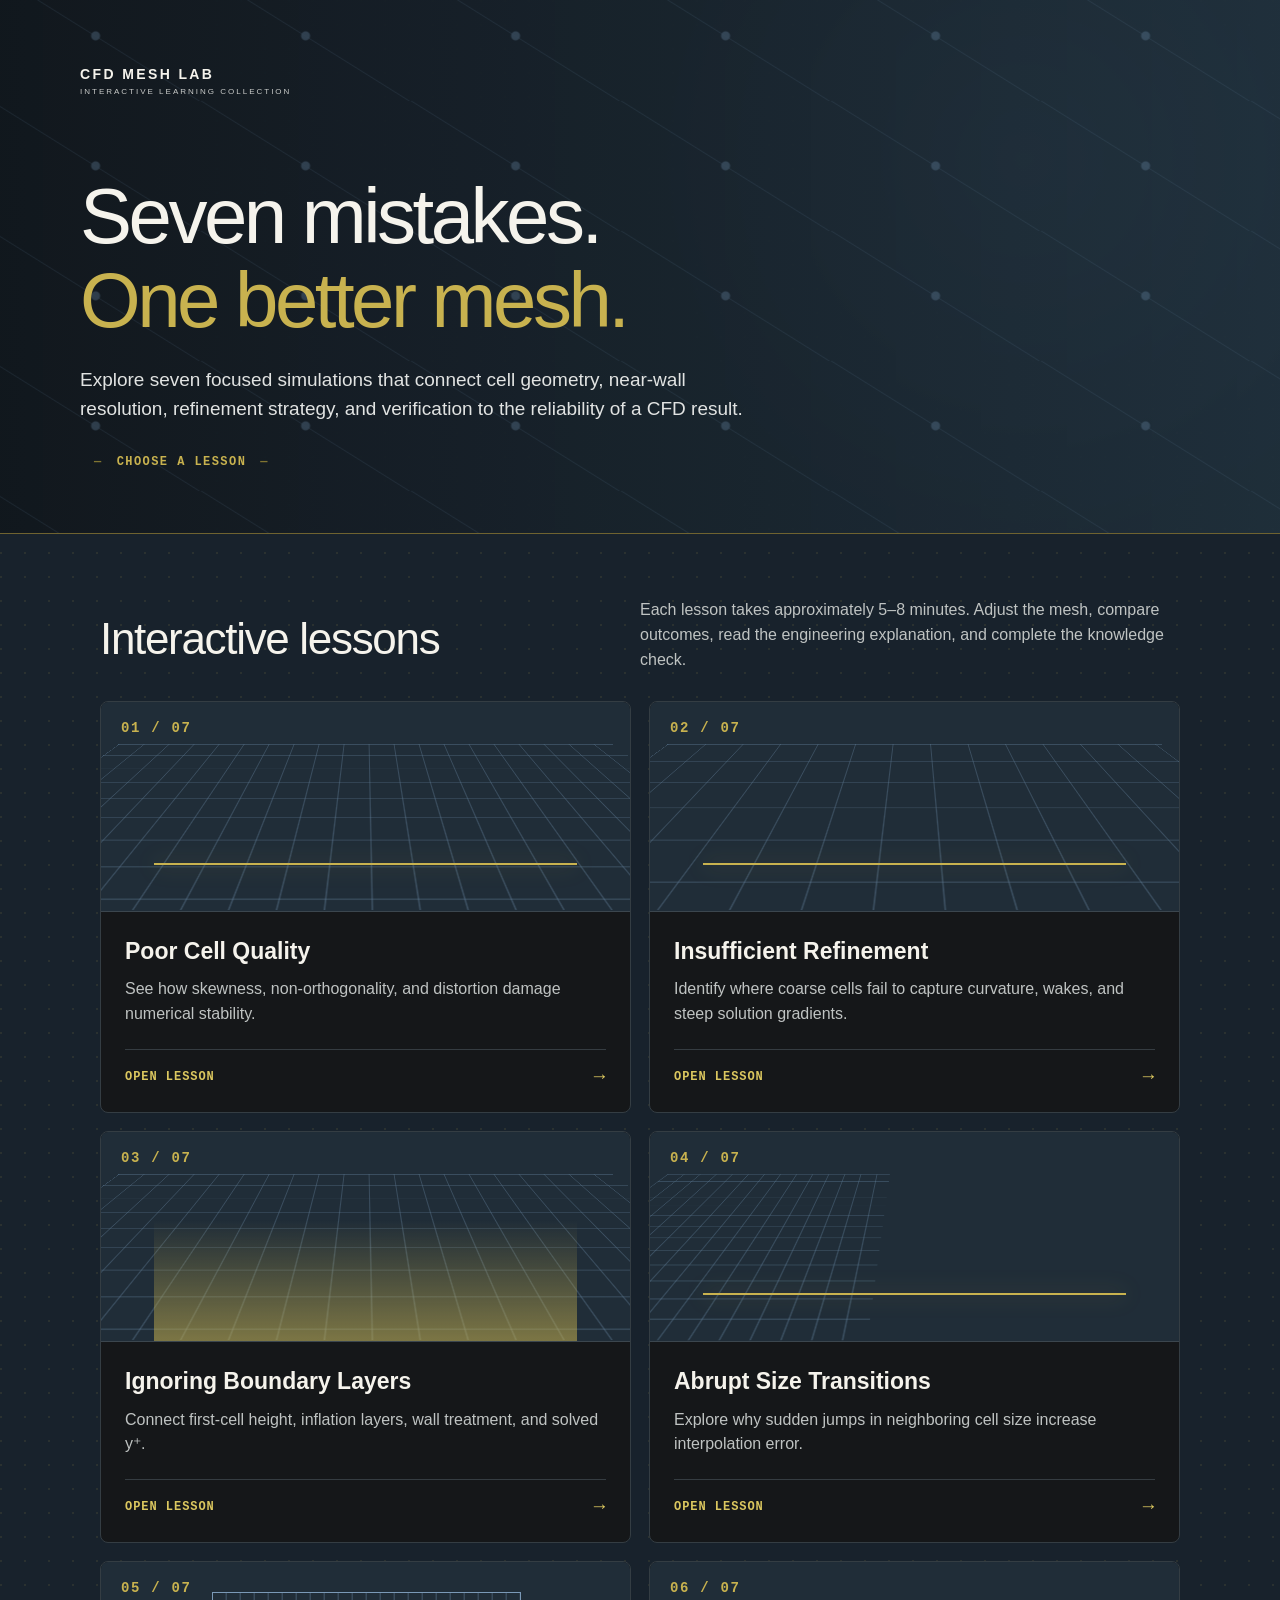
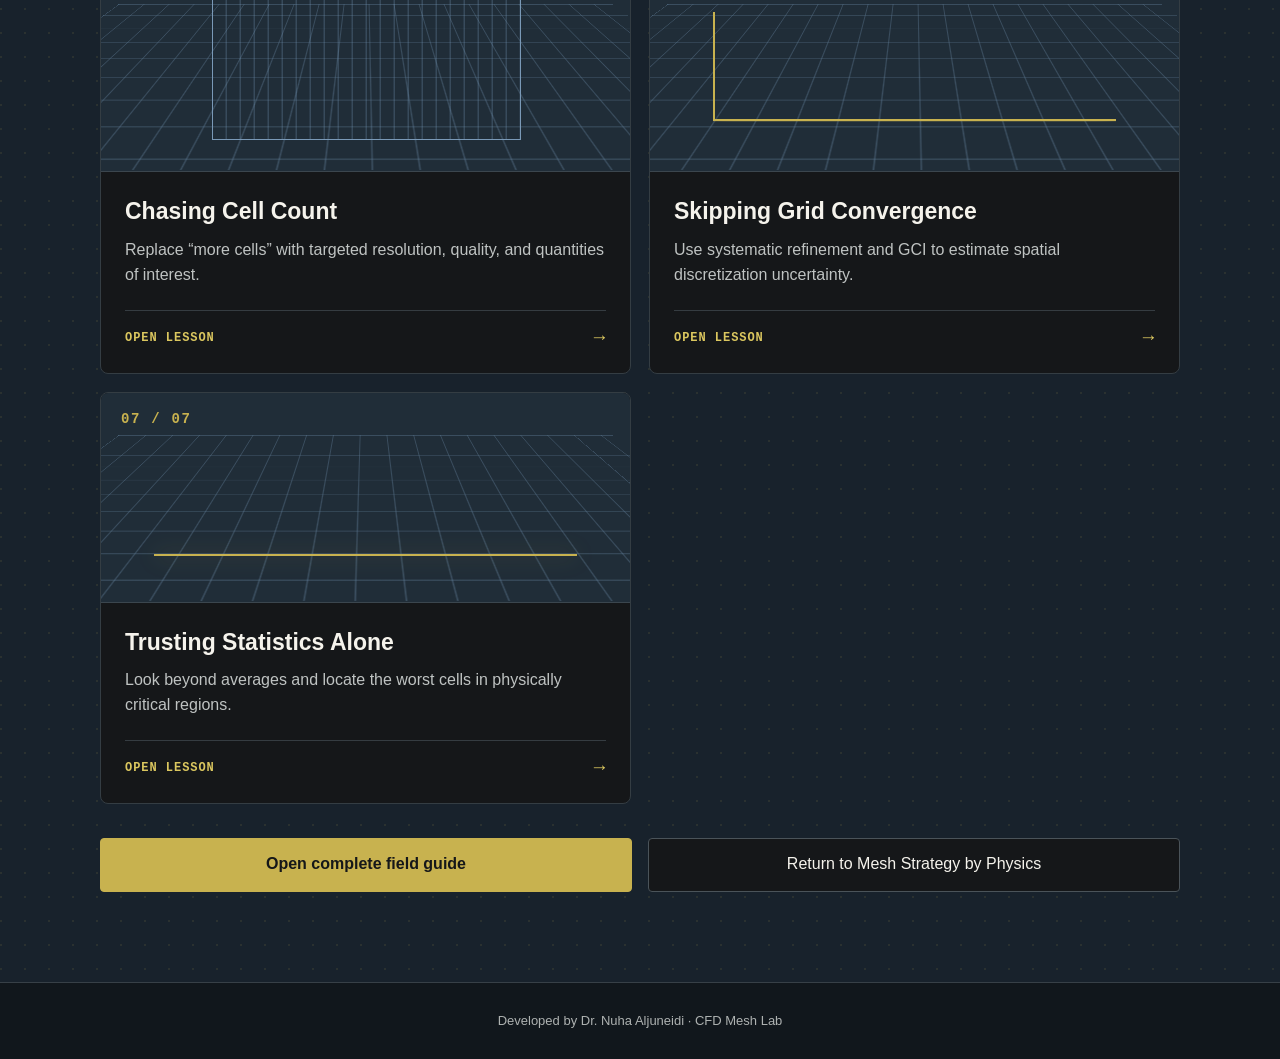
==== mistakes/index.html @ 0c65bd92 "Add seven interactive CFD meshing lessons" ====
<!doctype html>
<html lang="en">
<head>
<meta charset="utf-8">
<meta name="viewport" content="width=device-width,initial-scale=1">
<meta name="description" content="Seven interactive CFD meshing lessons by Dr. Nuha Aljuneidi.">
<title>Seven CFD Meshing Mistakes · CFD Mesh Lab</title>
<style>
:root{color-scheme:dark;--bg:#18222c;--surface:#151719;--surface2:#20262b;--text:#f5f3ec;
  --muted:#bfc3c2;--gold:#c8b24f;--line:#3c464d;--blue:#7699ba;--good:#70c8a0;
  --sans:Montserrat,'Avenir Next','Century Gothic','Segoe UI',sans-serif;--mono:'Cascadia Mono',Consolas,monospace}
*{box-sizing:border-box}html{scroll-behavior:smooth}body{margin:0;background:var(--bg);color:var(--text);font:16px/1.55 var(--sans);
  background-image:radial-gradient(circle at 1px 1px,rgba(200,178,79,.1) 1px,transparent 1.4px);background-size:24px 24px}
a{color:inherit}a:focus-visible{outline:3px solid #e4cf70;outline-offset:4px}.skip{position:fixed;top:10px;left:10px;z-index:10;
  transform:translateY(-150%);background:#fff;color:#111;padding:10px 14px}.skip:focus{transform:none}
.hero{min-height:520px;display:grid;align-content:center;padding:64px max(22px,calc((100vw - 1120px)/2));position:relative;overflow:hidden;
  background:linear-gradient(90deg,rgba(17,23,29,.98),rgba(31,47,59,.92)),radial-gradient(circle at 80% 30%,#47637b,transparent 35%);border-bottom:1px solid #6f6330}
.hero:before{content:'';position:absolute;inset:0;opacity:.33;background-image:linear-gradient(32deg,transparent 49.6%,rgba(118,153,186,.42) 49.8%,rgba(118,153,186,.42) 50%,transparent 50.2%),radial-gradient(circle,rgba(118,153,186,.85) 0 4px,transparent 5px);background-size:210px 130px;background-position:58% 25%}
.hero>*{position:relative}.brand{font-size:14px;font-weight:700;letter-spacing:.17em;text-transform:uppercase}.brand small{display:block;color:#c9cbc9;font-size:8px;font-weight:400;letter-spacing:.25em}
h1{max-width:820px;margin:76px 0 22px;font-size:clamp(42px,7vw,78px);font-weight:400;line-height:1.08;letter-spacing:-.045em}h1 em{font-style:normal;color:var(--gold)}
.lead{max-width:690px;margin:0;color:#e1e3e2;font-size:19px}.cue{margin-top:32px;color:var(--gold);font:600 12px var(--mono);letter-spacing:.12em;text-transform:uppercase}.cue:before,.cue:after{content:'—';margin:0 14px;color:#807431}
main{max-width:1120px;margin:auto;padding:64px 20px 90px}.section-head{display:grid;grid-template-columns:1fr auto;gap:28px;align-items:end;margin-bottom:28px}
.section-head h2{margin:0;font-size:clamp(28px,4vw,44px);font-weight:500;letter-spacing:-.03em}.section-head p{max-width:540px;margin:0;color:var(--muted)}
.grid{display:grid;grid-template-columns:repeat(2,minmax(0,1fr));gap:18px}.card{display:grid;grid-template-rows:210px 1fr;text-decoration:none;background:var(--surface);border:1px solid #343d43;border-radius:8px;overflow:hidden;transition:.22s ease}
.card:hover{border-color:#8c7d39;transform:translateY(-3px);box-shadow:0 24px 50px rgba(0,0,0,.25)}.visual{position:relative;overflow:hidden;background:#202d38;border-bottom:1px solid #3b464e}
.visual:before,.visual:after{content:'';position:absolute;inset:-12px}.visual:before{opacity:.78;background-size:28px 28px;background-image:linear-gradient(rgba(118,153,186,.38) 1px,transparent 1px),linear-gradient(90deg,rgba(118,153,186,.38) 1px,transparent 1px);transform:perspective(360px) rotateX(56deg) scale(1.2) translateY(-8px)}
.visual:after{inset:auto 10% 22% 10%;height:2px;background:var(--gold);box-shadow:0 0 22px rgba(200,178,79,.45)}
.c2 .visual:before{background-size:42px 42px}.c3 .visual:after{height:58%;bottom:0;background:linear-gradient(0deg,rgba(200,178,79,.55),transparent);box-shadow:none}.c4 .visual:before{background-size:18px 18px;clip-path:polygon(0 0,45% 0,45% 100%,0 100%)}
.c5 .visual:after{width:58%;height:70%;left:21%;bottom:15%;border:1px solid #7a99b7;background:repeating-linear-gradient(90deg,transparent 0 12px,rgba(118,153,186,.28) 13px 14px);box-shadow:none}
.c6 .visual:after{inset:24% 12%;height:auto;background:none;border-left:2px solid var(--gold);border-bottom:2px solid var(--gold);clip-path:polygon(0 0,100% 0,100% 100%,0 100%)}
.c7 .visual:before{filter:skew(9deg);background-size:30px 24px}.number{position:absolute;top:18px;left:20px;z-index:2;color:var(--gold);font:600 14px var(--mono);letter-spacing:.12em}.body{padding:22px 24px 24px}.body h3{margin:0 0 8px;font-size:23px;font-weight:600}.body p{margin:0;color:var(--muted)}
.action{display:flex;justify-content:space-between;align-items:center;margin-top:22px;padding-top:16px;border-top:1px solid #353c41;color:#dbc75f;font:600 12px var(--mono);letter-spacing:.08em;text-transform:uppercase}.action span:last-child{font-size:19px}
.footer-actions{display:grid;grid-template-columns:1fr 1fr;gap:16px;margin-top:34px}.footer-actions a{min-height:54px;display:flex;align-items:center;justify-content:center;text-align:center;text-decoration:none;border:1px solid #4a5359;border-radius:4px;background:#151719}.footer-actions a:first-child{background:var(--gold);color:#151719;border-color:var(--gold);font-weight:700}.footer-actions a:hover{border-color:#e4cf70}
footer{border-top:1px solid #374047;background:#11171c;padding:28px 20px;text-align:center;color:#aeb2b1;font-size:13px}
@media(max-width:760px){.hero{min-height:500px;padding:42px 20px}.brand{margin-top:0}h1{margin-top:62px}.section-head{grid-template-columns:1fr}.grid{grid-template-columns:1fr}.card{grid-template-rows:175px 1fr}.footer-actions{grid-template-columns:1fr}}
@media(prefers-reduced-motion:reduce){*{scroll-behavior:auto!important;transition:none!important}}
</style>
</head>
<body>
<a class="skip" href="#lessons">Skip to lessons</a>
<header class="hero">
  <div class="brand">CFD Mesh Lab<small>Interactive learning collection</small></div>
  <h1>Seven mistakes.<br><em>One better mesh.</em></h1>
  <p class="lead">Explore seven focused simulations that connect cell geometry, near-wall resolution, refinement strategy, and verification to the reliability of a CFD result.</p>
  <div class="cue">Choose a lesson</div>
</header>
<main id="lessons">
  <div class="section-head"><h2>Interactive lessons</h2><p>Each lesson takes approximately 5–8 minutes. Adjust the mesh, compare outcomes, read the engineering explanation, and complete the knowledge check.</p></div>
  <div class="grid">
    <a class="card c1" href="lesson.html?lesson=1"><div class="visual"><span class="number">01 / 07</span></div><div class="body"><h3>Poor Cell Quality</h3><p>See how skewness, non-orthogonality, and distortion damage numerical stability.</p><div class="action"><span>Open lesson</span><span aria-hidden="true">→</span></div></div></a>
    <a class="card c2" href="lesson.html?lesson=2"><div class="visual"><span class="number">02 / 07</span></div><div class="body"><h3>Insufficient Refinement</h3><p>Identify where coarse cells fail to capture curvature, wakes, and steep solution gradients.</p><div class="action"><span>Open lesson</span><span aria-hidden="true">→</span></div></div></a>
    <a class="card c3" href="lesson.html?lesson=3"><div class="visual"><span class="number">03 / 07</span></div><div class="body"><h3>Ignoring Boundary Layers</h3><p>Connect first-cell height, inflation layers, wall treatment, and solved y⁺.</p><div class="action"><span>Open lesson</span><span aria-hidden="true">→</span></div></div></a>
    <a class="card c4" href="lesson.html?lesson=4"><div class="visual"><span class="number">04 / 07</span></div><div class="body"><h3>Abrupt Size Transitions</h3><p>Explore why sudden jumps in neighboring cell size increase interpolation error.</p><div class="action"><span>Open lesson</span><span aria-hidden="true">→</span></div></div></a>
    <a class="card c5" href="lesson.html?lesson=5"><div class="visual"><span class="number">05 / 07</span></div><div class="body"><h3>Chasing Cell Count</h3><p>Replace “more cells” with targeted resolution, quality, and quantities of interest.</p><div class="action"><span>Open lesson</span><span aria-hidden="true">→</span></div></div></a>
    <a class="card c6" href="lesson.html?lesson=6"><div class="visual"><span class="number">06 / 07</span></div><div class="body"><h3>Skipping Grid Convergence</h3><p>Use systematic refinement and GCI to estimate spatial discretization uncertainty.</p><div class="action"><span>Open lesson</span><span aria-hidden="true">→</span></div></div></a>
    <a class="card c7" href="lesson.html?lesson=7"><div class="visual"><span class="number">07 / 07</span></div><div class="body"><h3>Trusting Statistics Alone</h3><p>Look beyond averages and locate the worst cells in physically critical regions.</p><div class="action"><span>Open lesson</span><span aria-hidden="true">→</span></div></div></a>
  </div>
  <div class="footer-actions"><a href="complete.html">Open complete field guide</a><a href="../">Return to Mesh Strategy by Physics</a></div>
</main>
<footer>Developed by Dr. Nuha Aljuneidi · CFD Mesh Lab</footer>
</body>
</html>
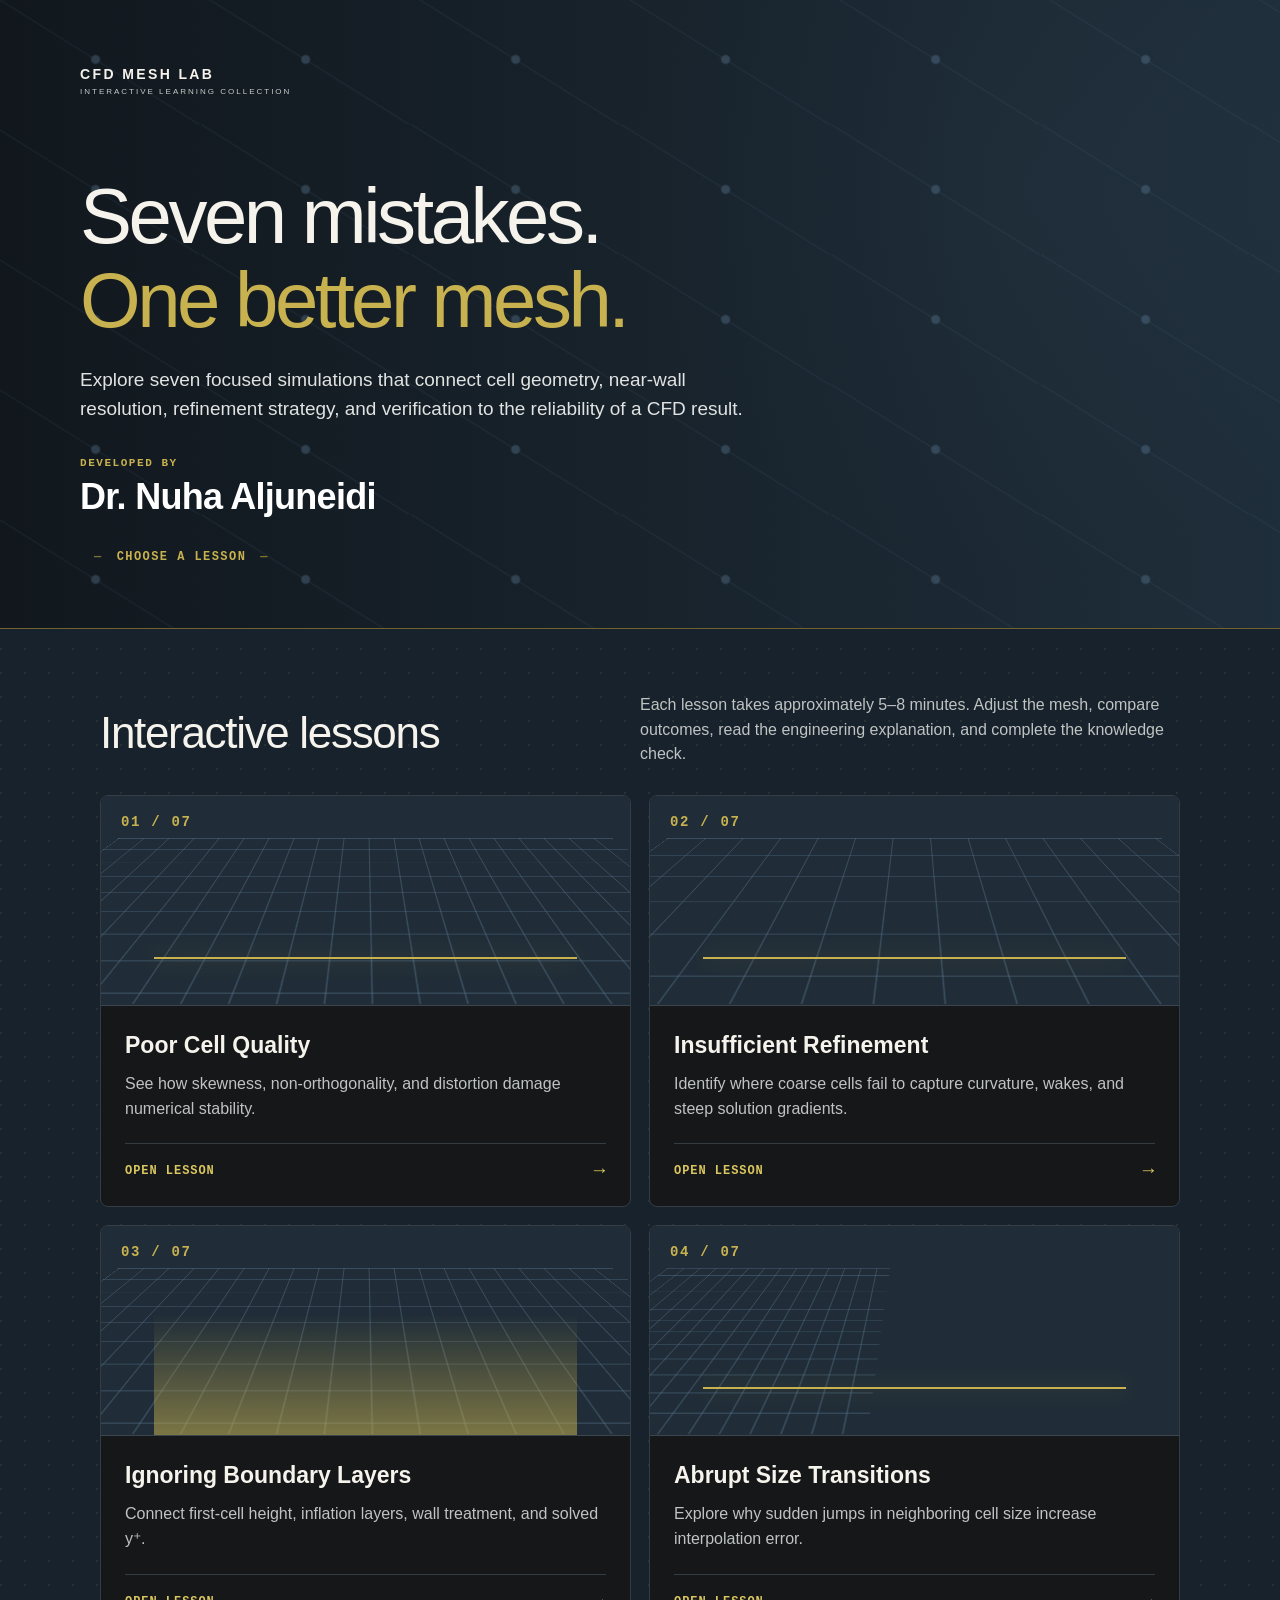
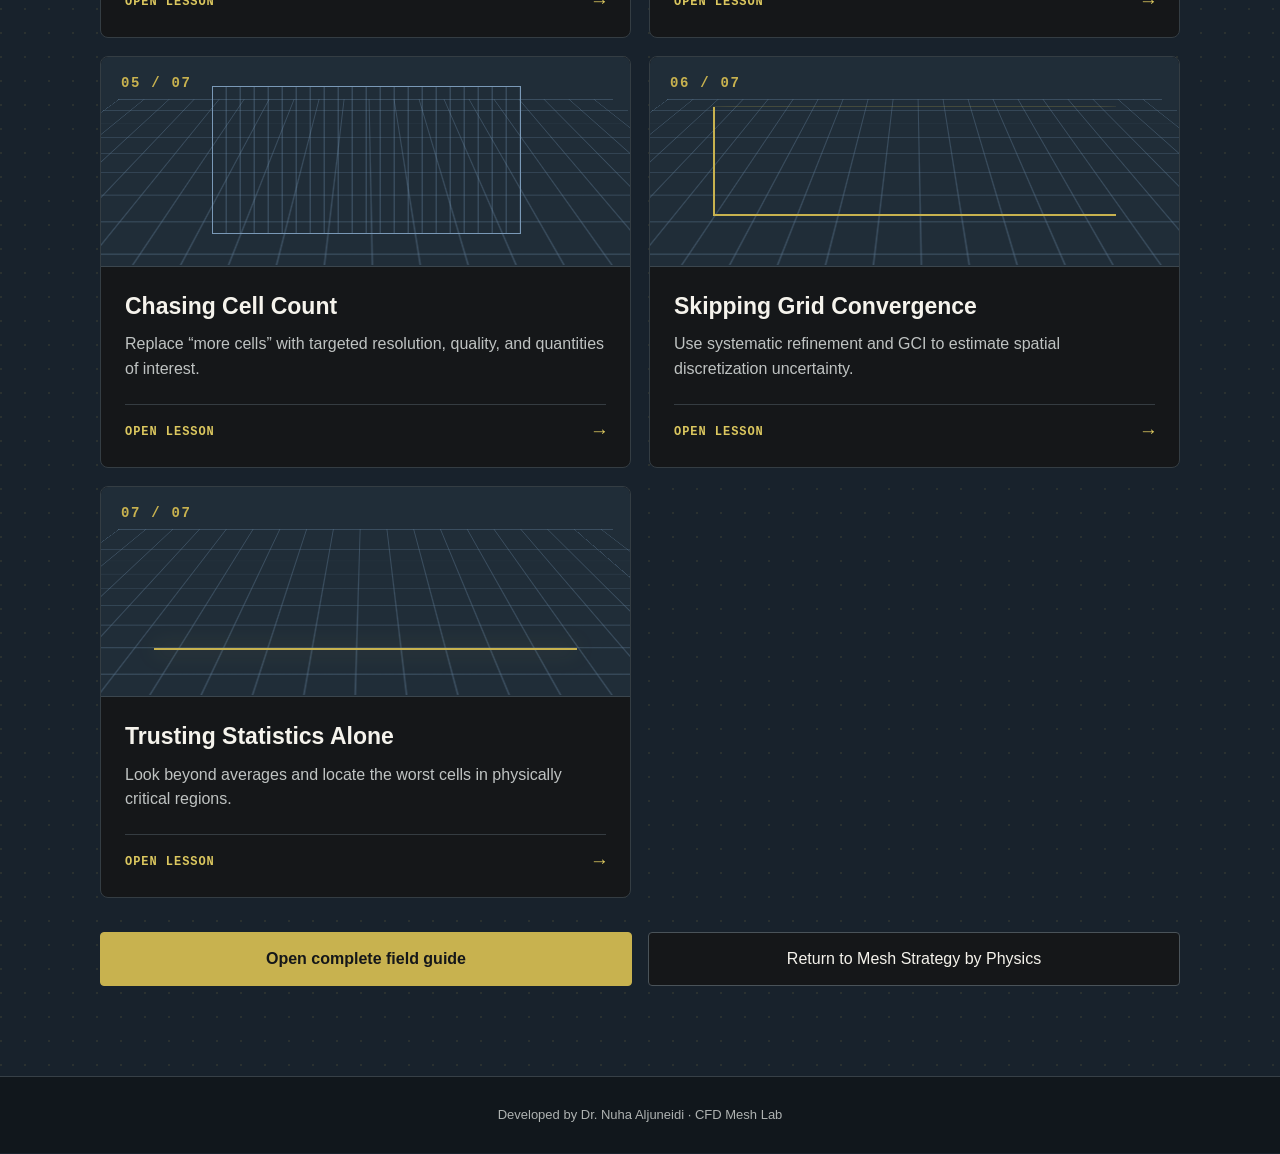
==== commit 46f0e843: "Add prominent author credit to meshing lessons" ====
--- a/mistakes/index.html
+++ b/mistakes/index.html
@@ -19,6 +19,7 @@
 .hero>*{position:relative}.brand{font-size:14px;font-weight:700;letter-spacing:.17em;text-transform:uppercase}.brand small{display:block;color:#c9cbc9;font-size:8px;font-weight:400;letter-spacing:.25em}
 h1{max-width:820px;margin:76px 0 22px;font-size:clamp(42px,7vw,78px);font-weight:400;line-height:1.08;letter-spacing:-.045em}h1 em{font-style:normal;color:var(--gold)}
 .lead{max-width:690px;margin:0;color:#e1e3e2;font-size:19px}.cue{margin-top:32px;color:var(--gold);font:600 12px var(--mono);letter-spacing:.12em;text-transform:uppercase}.cue:before,.cue:after{content:'—';margin:0 14px;color:#807431}
+.author{margin:34px 0 0;color:#fff;font-size:clamp(24px,3vw,36px);font-weight:600;line-height:1.15;letter-spacing:-.02em}.author span{display:block;margin-bottom:7px;color:var(--gold);font:600 11px var(--mono);letter-spacing:.14em;text-transform:uppercase}
 main{max-width:1120px;margin:auto;padding:64px 20px 90px}.section-head{display:grid;grid-template-columns:1fr auto;gap:28px;align-items:end;margin-bottom:28px}
 .section-head h2{margin:0;font-size:clamp(28px,4vw,44px);font-weight:500;letter-spacing:-.03em}.section-head p{max-width:540px;margin:0;color:var(--muted)}
 .grid{display:grid;grid-template-columns:repeat(2,minmax(0,1fr));gap:18px}.card{display:grid;grid-template-rows:210px 1fr;text-decoration:none;background:var(--surface);border:1px solid #343d43;border-radius:8px;overflow:hidden;transition:.22s ease}
@@ -42,6 +43,7 @@
   <div class="brand">CFD Mesh Lab<small>Interactive learning collection</small></div>
   <h1>Seven mistakes.<br><em>One better mesh.</em></h1>
   <p class="lead">Explore seven focused simulations that connect cell geometry, near-wall resolution, refinement strategy, and verification to the reliability of a CFD result.</p>
+  <p class="author"><span>Developed by</span>Dr. Nuha Aljuneidi</p>
   <div class="cue">Choose a lesson</div>
 </header>
 <main id="lessons">
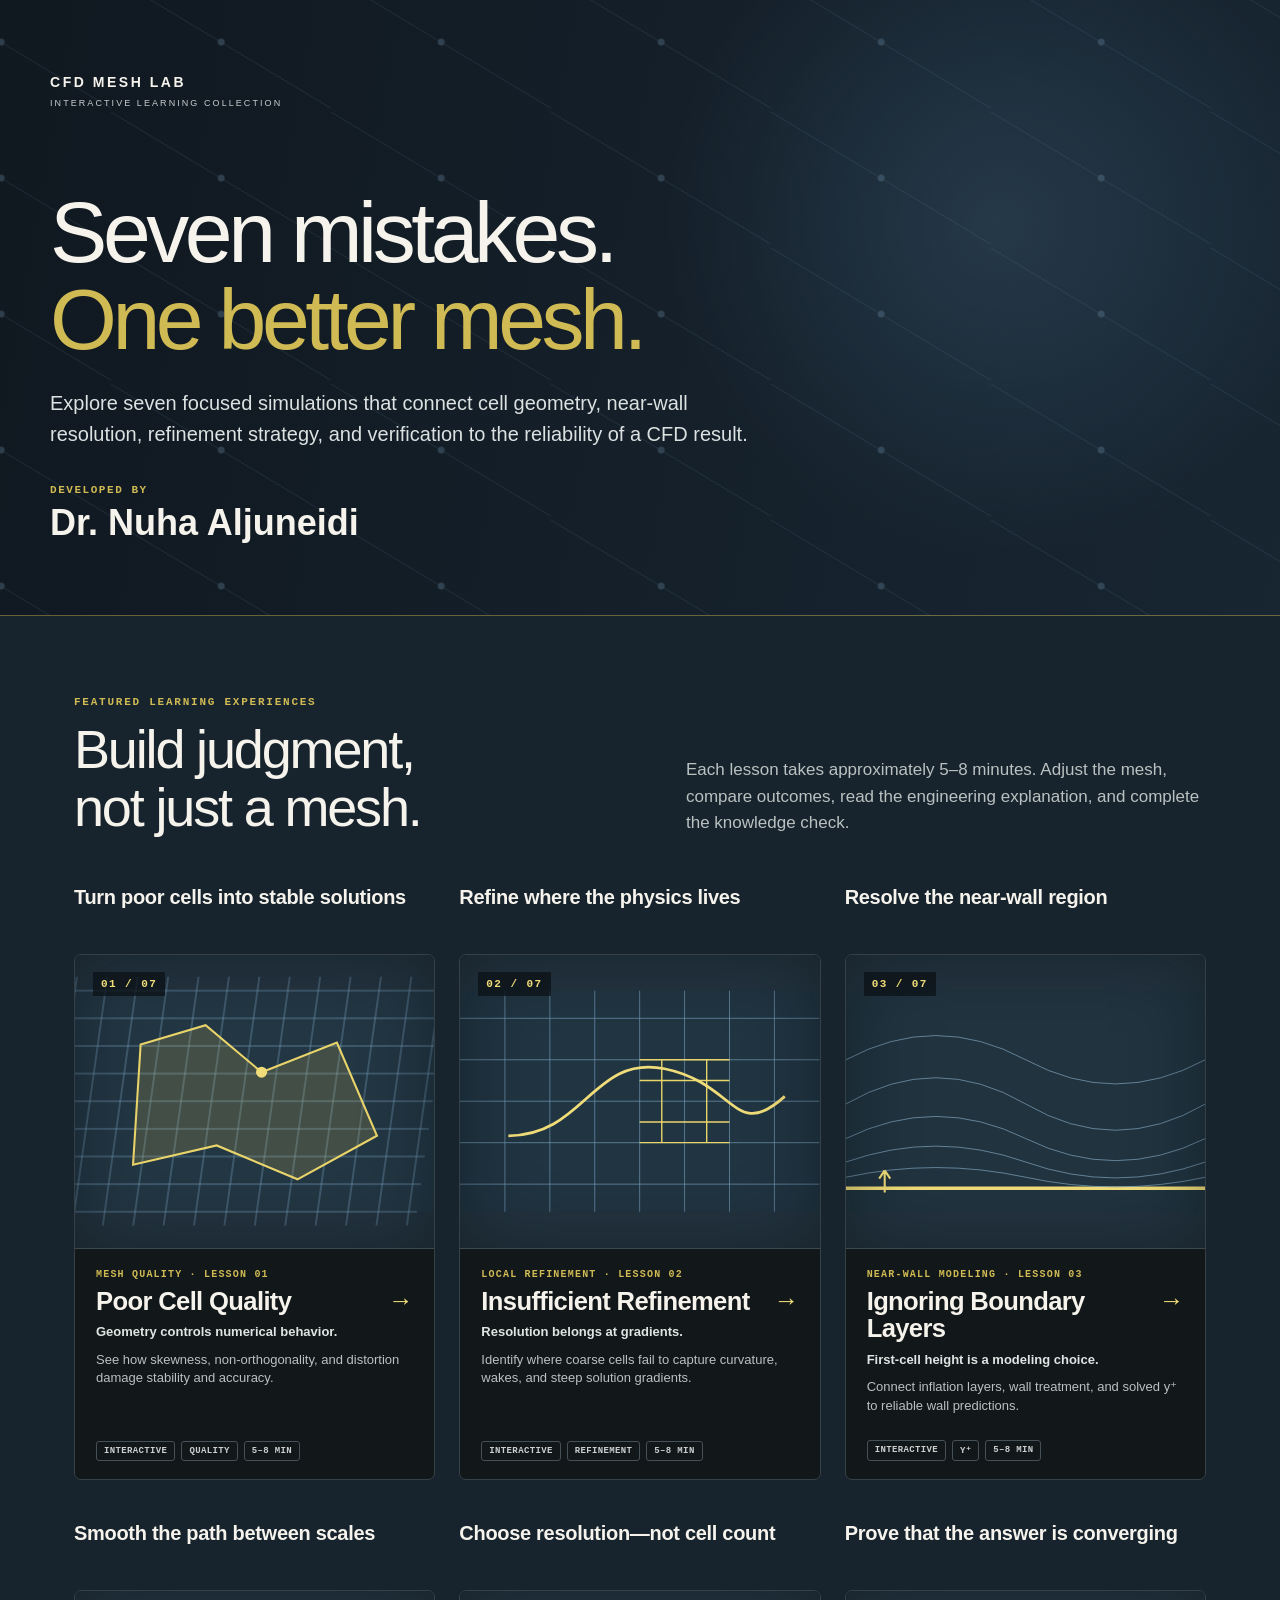
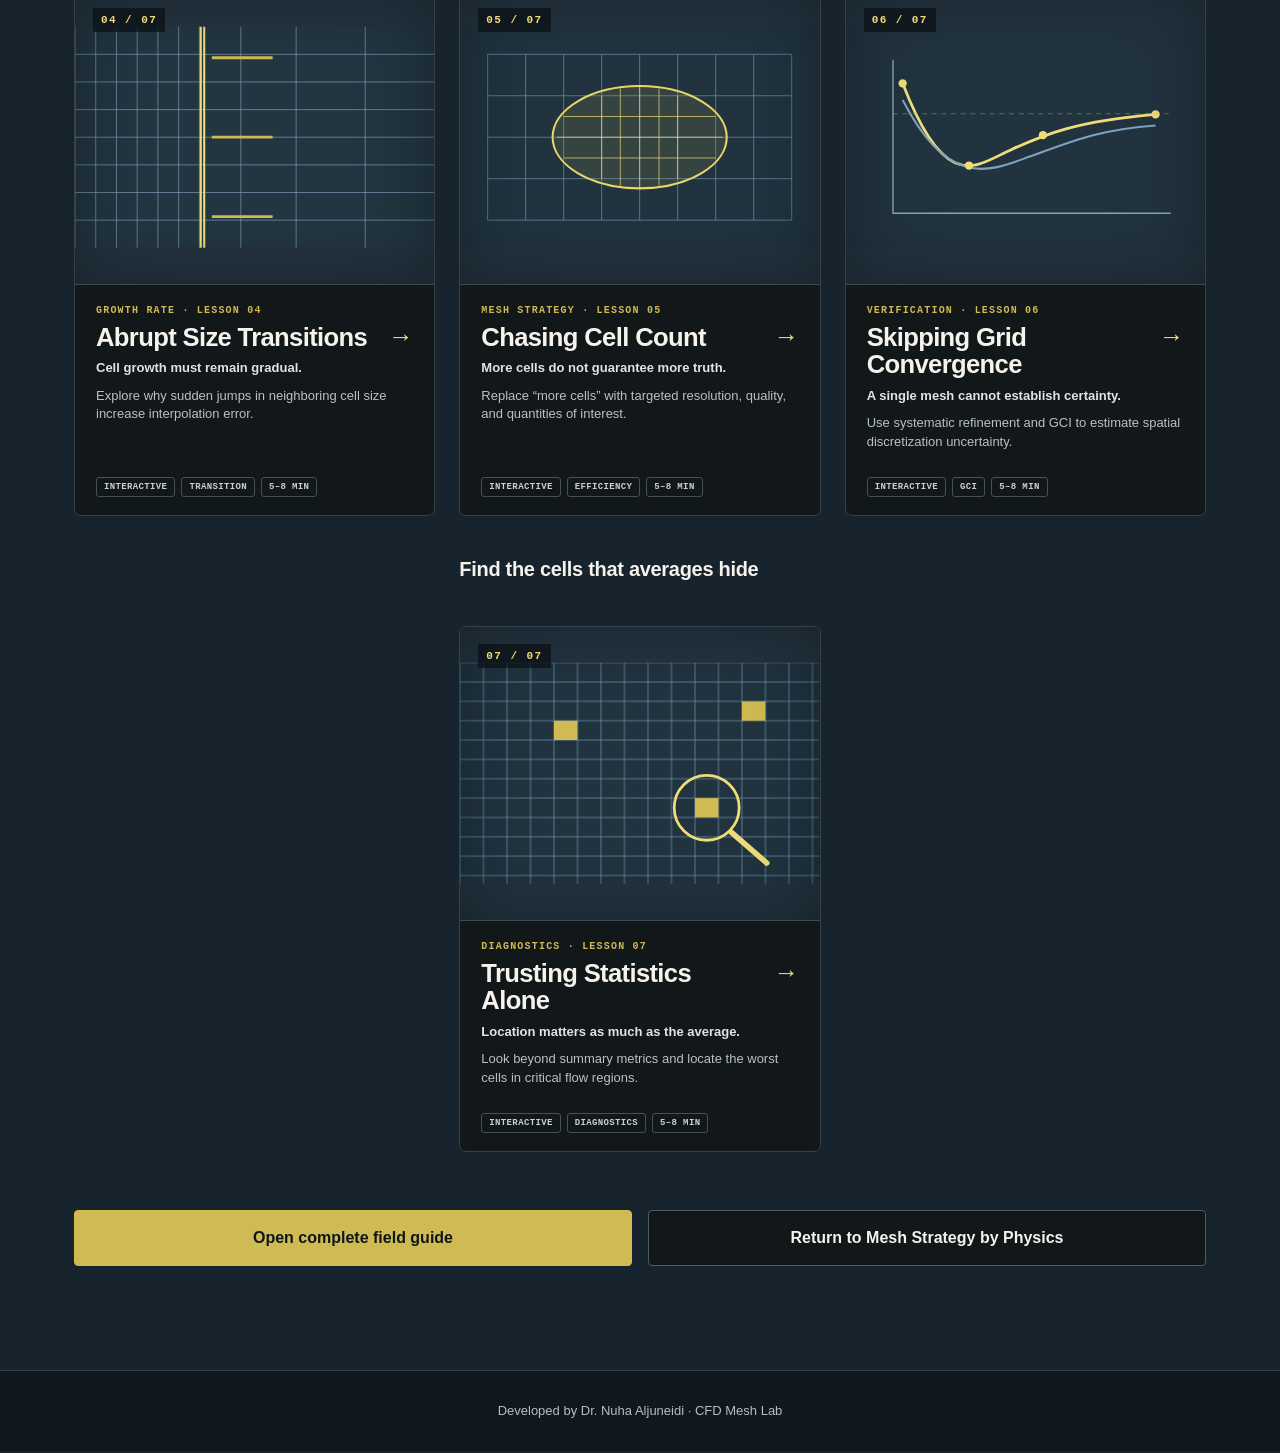
==== commit a705f0f7: "Redesign meshing lessons as editorial card grid" ====
--- a/mistakes/index.html
+++ b/mistakes/index.html
@@ -1,64 +1,21 @@
 <!doctype html>
 <html lang="en">
 <head>
-<meta charset="utf-8">
-<meta name="viewport" content="width=device-width,initial-scale=1">
-<meta name="description" content="Seven interactive CFD meshing lessons by Dr. Nuha Aljuneidi.">
+<meta charset="utf-8"><meta name="viewport" content="width=device-width,initial-scale=1"><meta name="description" content="Seven interactive CFD meshing lessons by Dr. Nuha Aljuneidi.">
 <title>Seven CFD Meshing Mistakes · CFD Mesh Lab</title>
 <style>
-:root{color-scheme:dark;--bg:#18222c;--surface:#151719;--surface2:#20262b;--text:#f5f3ec;
-  --muted:#bfc3c2;--gold:#c8b24f;--line:#3c464d;--blue:#7699ba;--good:#70c8a0;
-  --sans:Montserrat,'Avenir Next','Century Gothic','Segoe UI',sans-serif;--mono:'Cascadia Mono',Consolas,monospace}
-*{box-sizing:border-box}html{scroll-behavior:smooth}body{margin:0;background:var(--bg);color:var(--text);font:16px/1.55 var(--sans);
-  background-image:radial-gradient(circle at 1px 1px,rgba(200,178,79,.1) 1px,transparent 1.4px);background-size:24px 24px}
-a{color:inherit}a:focus-visible{outline:3px solid #e4cf70;outline-offset:4px}.skip{position:fixed;top:10px;left:10px;z-index:10;
-  transform:translateY(-150%);background:#fff;color:#111;padding:10px 14px}.skip:focus{transform:none}
-.hero{min-height:520px;display:grid;align-content:center;padding:64px max(22px,calc((100vw - 1120px)/2));position:relative;overflow:hidden;
-  background:linear-gradient(90deg,rgba(17,23,29,.98),rgba(31,47,59,.92)),radial-gradient(circle at 80% 30%,#47637b,transparent 35%);border-bottom:1px solid #6f6330}
-.hero:before{content:'';position:absolute;inset:0;opacity:.33;background-image:linear-gradient(32deg,transparent 49.6%,rgba(118,153,186,.42) 49.8%,rgba(118,153,186,.42) 50%,transparent 50.2%),radial-gradient(circle,rgba(118,153,186,.85) 0 4px,transparent 5px);background-size:210px 130px;background-position:58% 25%}
-.hero>*{position:relative}.brand{font-size:14px;font-weight:700;letter-spacing:.17em;text-transform:uppercase}.brand small{display:block;color:#c9cbc9;font-size:8px;font-weight:400;letter-spacing:.25em}
-h1{max-width:820px;margin:76px 0 22px;font-size:clamp(42px,7vw,78px);font-weight:400;line-height:1.08;letter-spacing:-.045em}h1 em{font-style:normal;color:var(--gold)}
-.lead{max-width:690px;margin:0;color:#e1e3e2;font-size:19px}.cue{margin-top:32px;color:var(--gold);font:600 12px var(--mono);letter-spacing:.12em;text-transform:uppercase}.cue:before,.cue:after{content:'—';margin:0 14px;color:#807431}
-.author{margin:34px 0 0;color:#fff;font-size:clamp(24px,3vw,36px);font-weight:600;line-height:1.15;letter-spacing:-.02em}.author span{display:block;margin-bottom:7px;color:var(--gold);font:600 11px var(--mono);letter-spacing:.14em;text-transform:uppercase}
-main{max-width:1120px;margin:auto;padding:64px 20px 90px}.section-head{display:grid;grid-template-columns:1fr auto;gap:28px;align-items:end;margin-bottom:28px}
-.section-head h2{margin:0;font-size:clamp(28px,4vw,44px);font-weight:500;letter-spacing:-.03em}.section-head p{max-width:540px;margin:0;color:var(--muted)}
-.grid{display:grid;grid-template-columns:repeat(2,minmax(0,1fr));gap:18px}.card{display:grid;grid-template-rows:210px 1fr;text-decoration:none;background:var(--surface);border:1px solid #343d43;border-radius:8px;overflow:hidden;transition:.22s ease}
-.card:hover{border-color:#8c7d39;transform:translateY(-3px);box-shadow:0 24px 50px rgba(0,0,0,.25)}.visual{position:relative;overflow:hidden;background:#202d38;border-bottom:1px solid #3b464e}
-.visual:before,.visual:after{content:'';position:absolute;inset:-12px}.visual:before{opacity:.78;background-size:28px 28px;background-image:linear-gradient(rgba(118,153,186,.38) 1px,transparent 1px),linear-gradient(90deg,rgba(118,153,186,.38) 1px,transparent 1px);transform:perspective(360px) rotateX(56deg) scale(1.2) translateY(-8px)}
-.visual:after{inset:auto 10% 22% 10%;height:2px;background:var(--gold);box-shadow:0 0 22px rgba(200,178,79,.45)}
-.c2 .visual:before{background-size:42px 42px}.c3 .visual:after{height:58%;bottom:0;background:linear-gradient(0deg,rgba(200,178,79,.55),transparent);box-shadow:none}.c4 .visual:before{background-size:18px 18px;clip-path:polygon(0 0,45% 0,45% 100%,0 100%)}
-.c5 .visual:after{width:58%;height:70%;left:21%;bottom:15%;border:1px solid #7a99b7;background:repeating-linear-gradient(90deg,transparent 0 12px,rgba(118,153,186,.28) 13px 14px);box-shadow:none}
-.c6 .visual:after{inset:24% 12%;height:auto;background:none;border-left:2px solid var(--gold);border-bottom:2px solid var(--gold);clip-path:polygon(0 0,100% 0,100% 100%,0 100%)}
-.c7 .visual:before{filter:skew(9deg);background-size:30px 24px}.number{position:absolute;top:18px;left:20px;z-index:2;color:var(--gold);font:600 14px var(--mono);letter-spacing:.12em}.body{padding:22px 24px 24px}.body h3{margin:0 0 8px;font-size:23px;font-weight:600}.body p{margin:0;color:var(--muted)}
-.action{display:flex;justify-content:space-between;align-items:center;margin-top:22px;padding-top:16px;border-top:1px solid #353c41;color:#dbc75f;font:600 12px var(--mono);letter-spacing:.08em;text-transform:uppercase}.action span:last-child{font-size:19px}
-.footer-actions{display:grid;grid-template-columns:1fr 1fr;gap:16px;margin-top:34px}.footer-actions a{min-height:54px;display:flex;align-items:center;justify-content:center;text-align:center;text-decoration:none;border:1px solid #4a5359;border-radius:4px;background:#151719}.footer-actions a:first-child{background:var(--gold);color:#151719;border-color:var(--gold);font-weight:700}.footer-actions a:hover{border-color:#e4cf70}
-footer{border-top:1px solid #374047;background:#11171c;padding:28px 20px;text-align:center;color:#aeb2b1;font-size:13px}
-@media(max-width:760px){.hero{min-height:500px;padding:42px 20px}.brand{margin-top:0}h1{margin-top:62px}.section-head{grid-template-columns:1fr}.grid{grid-template-columns:1fr}.card{grid-template-rows:175px 1fr}.footer-actions{grid-template-columns:1fr}}
-@media(prefers-reduced-motion:reduce){*{scroll-behavior:auto!important;transition:none!important}}
-</style>
-</head>
-<body>
-<a class="skip" href="#lessons">Skip to lessons</a>
-<header class="hero">
-  <div class="brand">CFD Mesh Lab<small>Interactive learning collection</small></div>
-  <h1>Seven mistakes.<br><em>One better mesh.</em></h1>
-  <p class="lead">Explore seven focused simulations that connect cell geometry, near-wall resolution, refinement strategy, and verification to the reliability of a CFD result.</p>
-  <p class="author"><span>Developed by</span>Dr. Nuha Aljuneidi</p>
-  <div class="cue">Choose a lesson</div>
-</header>
-<main id="lessons">
-  <div class="section-head"><h2>Interactive lessons</h2><p>Each lesson takes approximately 5–8 minutes. Adjust the mesh, compare outcomes, read the engineering explanation, and complete the knowledge check.</p></div>
-  <div class="grid">
-    <a class="card c1" href="lesson.html?lesson=1"><div class="visual"><span class="number">01 / 07</span></div><div class="body"><h3>Poor Cell Quality</h3><p>See how skewness, non-orthogonality, and distortion damage numerical stability.</p><div class="action"><span>Open lesson</span><span aria-hidden="true">→</span></div></div></a>
-    <a class="card c2" href="lesson.html?lesson=2"><div class="visual"><span class="number">02 / 07</span></div><div class="body"><h3>Insufficient Refinement</h3><p>Identify where coarse cells fail to capture curvature, wakes, and steep solution gradients.</p><div class="action"><span>Open lesson</span><span aria-hidden="true">→</span></div></div></a>
-    <a class="card c3" href="lesson.html?lesson=3"><div class="visual"><span class="number">03 / 07</span></div><div class="body"><h3>Ignoring Boundary Layers</h3><p>Connect first-cell height, inflation layers, wall treatment, and solved y⁺.</p><div class="action"><span>Open lesson</span><span aria-hidden="true">→</span></div></div></a>
-    <a class="card c4" href="lesson.html?lesson=4"><div class="visual"><span class="number">04 / 07</span></div><div class="body"><h3>Abrupt Size Transitions</h3><p>Explore why sudden jumps in neighboring cell size increase interpolation error.</p><div class="action"><span>Open lesson</span><span aria-hidden="true">→</span></div></div></a>
-    <a class="card c5" href="lesson.html?lesson=5"><div class="visual"><span class="number">05 / 07</span></div><div class="body"><h3>Chasing Cell Count</h3><p>Replace “more cells” with targeted resolution, quality, and quantities of interest.</p><div class="action"><span>Open lesson</span><span aria-hidden="true">→</span></div></div></a>
-    <a class="card c6" href="lesson.html?lesson=6"><div class="visual"><span class="number">06 / 07</span></div><div class="body"><h3>Skipping Grid Convergence</h3><p>Use systematic refinement and GCI to estimate spatial discretization uncertainty.</p><div class="action"><span>Open lesson</span><span aria-hidden="true">→</span></div></div></a>
-    <a class="card c7" href="lesson.html?lesson=7"><div class="visual"><span class="number">07 / 07</span></div><div class="body"><h3>Trusting Statistics Alone</h3><p>Look beyond averages and locate the worst cells in physically critical regions.</p><div class="action"><span>Open lesson</span><span aria-hidden="true">→</span></div></div></a>
-  </div>
-  <div class="footer-actions"><a href="complete.html">Open complete field guide</a><a href="../">Return to Mesh Strategy by Physics</a></div>
-</main>
-<footer>Developed by Dr. Nuha Aljuneidi · CFD Mesh Lab</footer>
-</body>
-</html>
+:root{color-scheme:dark;--bg:#17232d;--hero:#111a22;--card:#121719;--text:#f5f3ec;--muted:#bac1c1;--gold:#cfba54;--gold2:#f0dc78;--line:#3b454b;--blue:#80a5c3;--sans:Archivo,'Avenir Next','Segoe UI',sans-serif;--mono:'Cascadia Mono',Consolas,monospace}*{box-sizing:border-box}html{scroll-behavior:smooth;scroll-padding-top:24px}body{margin:0;background:var(--bg);color:var(--text);font:16px/1.55 var(--sans);-webkit-font-smoothing:antialiased}a{color:inherit}a:focus-visible{outline:3px solid var(--gold2);outline-offset:5px}.skip{position:fixed;top:10px;left:10px;z-index:20;transform:translateY(-160%);background:#fff;color:#111;padding:10px 14px}.skip:focus{transform:none}
+.hero{min-height:570px;display:grid;align-content:center;position:relative;overflow:hidden;padding:72px max(24px,calc((100vw - 1180px)/2));border-bottom:1px solid rgba(207,186,84,.45);background:radial-gradient(circle at 78% 36%,rgba(65,99,124,.35),transparent 31%),linear-gradient(100deg,#101820,#182632)}.hero:before{content:"";position:absolute;inset:0;opacity:.28;background-image:linear-gradient(31deg,transparent 49.65%,rgba(128,165,195,.5) 49.8%,rgba(128,165,195,.5) 50%,transparent 50.2%),radial-gradient(circle,rgba(128,165,195,.95) 0 3px,transparent 4px);background-size:220px 136px;background-position:52% 23%}.hero>*{position:relative}.brand{font-size:14px;font-weight:700;letter-spacing:.18em;text-transform:uppercase}.brand small{display:block;margin-top:3px;color:#c7cdcd;font-size:9px;font-weight:500;letter-spacing:.23em}h1{max-width:900px;margin:78px 0 24px;font-size:clamp(44px,7.3vw,86px);font-weight:400;line-height:1.02;letter-spacing:-.052em}h1 em{color:var(--gold);font-style:normal}.lead{max-width:720px;margin:0;color:#dce1e1;font-size:clamp(17px,2vw,20px)}.author{margin:34px 0 0;font-size:clamp(24px,3vw,36px);font-weight:600;line-height:1.1}.author span{display:block;margin-bottom:7px;color:var(--gold);font:600 11px var(--mono);letter-spacing:.14em;text-transform:uppercase}
+main{max-width:1180px;margin:auto;padding:80px 24px 104px}.section-head{display:grid;grid-template-columns:minmax(0,1fr) minmax(280px,520px);gap:48px;align-items:end;margin-bottom:48px}.eyebrow{display:block;margin-bottom:12px;color:var(--gold);font:600 11px var(--mono);letter-spacing:.16em;text-transform:uppercase}.section-head h2{margin:0;font-size:clamp(34px,5vw,54px);font-weight:450;line-height:1.08;letter-spacing:-.04em}.section-head p{margin:0;color:var(--muted);font-size:17px}.grid{display:grid;grid-template-columns:repeat(3,minmax(0,1fr));gap:40px 24px}.project{min-width:0}.outcome{min-height:56px;margin:0 0 14px;font-size:clamp(17px,1.6vw,20px);font-weight:650;line-height:1.3;letter-spacing:-.015em}.card{height:526px;display:grid;grid-template-rows:56% 44%;overflow:hidden;background:var(--card);border:1px solid #364147;border-radius:7px;text-decoration:none;transition:border-color .22s ease,box-shadow .22s ease,transform .22s ease}.card:hover{transform:translateY(-4px);border-color:#8f813f;box-shadow:0 22px 46px rgba(0,0,0,.28)}.card:active{transform:translateY(-1px)}.visual{position:relative;overflow:hidden;background:#23333f;border-bottom:1px solid #3c494f}.visual svg{display:block;width:100%;height:100%}.visual:after{content:"";position:absolute;inset:0;box-shadow:inset 0 0 70px rgba(4,10,14,.38);pointer-events:none}.number{position:absolute;top:17px;left:18px;z-index:2;padding:6px 8px;background:rgba(12,19,24,.78);color:var(--gold2);font:600 11px var(--mono);letter-spacing:.13em}.body{min-height:0;display:flex;flex-direction:column;padding:20px 21px 18px}.meta{margin:0 0 8px;color:var(--gold);font:600 10px var(--mono);letter-spacing:.12em;text-transform:uppercase}.title-row{display:grid;grid-template-columns:1fr auto;gap:12px;align-items:start}.body h3{margin:0;font-size:clamp(21px,2vw,27px);font-weight:600;line-height:1.08;letter-spacing:-.025em}.arrow{color:var(--gold2);font-size:25px;line-height:1;transition:transform .2s ease}.card:hover .arrow{transform:translateX(4px)}.subtitle{margin:7px 0 0;color:#e0e4e3;font-size:13px;font-weight:600}.description{margin:8px 0 0;color:var(--muted);font-size:13px;line-height:1.45}.tags{display:flex;flex-wrap:wrap;gap:6px;margin-top:auto;padding-top:12px}.tag{padding:4px 7px;border:1px solid #465157;border-radius:3px;color:#cbd0cf;font:600 9px var(--mono);letter-spacing:.04em;text-transform:uppercase}.project:last-child{grid-column:2}.footer-actions{display:grid;grid-template-columns:1fr 1fr;gap:16px;margin-top:58px}.footer-actions a{min-height:56px;display:flex;align-items:center;justify-content:center;padding:12px 18px;border:1px solid #505b60;border-radius:4px;background:#121719;text-align:center;text-decoration:none;font-weight:650;transition:.2s ease}.footer-actions a:first-child{background:var(--gold);border-color:var(--gold);color:#111719}.footer-actions a:hover{border-color:var(--gold2)}footer{padding:30px 20px;border-top:1px solid #354048;background:#10171d;color:#b8bebe;text-align:center;font-size:13px}
+@media(max-width:980px){.grid{grid-template-columns:repeat(2,minmax(0,1fr))}.project:last-child{grid-column:auto}.card{height:500px}.section-head{grid-template-columns:1fr;gap:20px}.outcome{min-height:50px}}@media(max-width:640px){.hero{min-height:540px;padding:48px 20px}h1{margin-top:68px}.lead{font-size:17px}main{padding:60px 18px 76px}.grid{grid-template-columns:1fr;gap:34px}.outcome{min-height:0;margin-bottom:12px}.card{height:auto;min-height:510px;grid-template-rows:280px 1fr}.footer-actions{grid-template-columns:1fr;margin-top:42px}}@media(max-width:390px){.card{min-height:490px;grid-template-rows:245px 1fr}.body{padding:18px}.hero{min-height:520px}}@media(prefers-reduced-motion:reduce){*{scroll-behavior:auto!important;transition:none!important}.card:hover{transform:none}}
+</style></head><body>
+<a class="skip" href="#lessons">Skip to lessons</a><header class="hero"><div class="brand">CFD Mesh Lab<small>Interactive learning collection</small></div><h1>Seven mistakes.<br><em>One better mesh.</em></h1><p class="lead">Explore seven focused simulations that connect cell geometry, near-wall resolution, refinement strategy, and verification to the reliability of a CFD result.</p><p class="author"><span>Developed by</span>Dr. Nuha Aljuneidi</p></header>
+<main id="lessons"><div class="section-head"><div><span class="eyebrow">Featured learning experiences</span><h2>Build judgment,<br>not just a mesh.</h2></div><p>Each lesson takes approximately 5–8 minutes. Adjust the mesh, compare outcomes, read the engineering explanation, and complete the knowledge check.</p></div><div class="grid">
+<article class="project"><h3 class="outcome">Turn poor cells into stable solutions</h3><a class="card" href="lesson.html?lesson=1"><div class="visual"><span class="number">01 / 07</span><svg viewBox="0 0 520 320" aria-hidden="true"><defs><pattern id="g1" width="44" height="40" patternUnits="userSpaceOnUse"><path d="M0 0H44V40H0Z" fill="none" stroke="#7197b5"/></pattern></defs><rect width="520" height="320" fill="#223643"/><rect x="-20" y="-20" width="560" height="360" fill="url(#g1)" transform="skewX(-8)"/><path d="M95 78L189 50 270 118 379 75 437 210 322 273 205 224 84 252Z" fill="#cfba54" fill-opacity=".18" stroke="#ead56b" stroke-width="3"/><circle cx="270" cy="118" r="8" fill="#f0dc78"/></svg></div><div class="body"><p class="meta">Mesh quality · Lesson 01</p><div class="title-row"><h3>Poor Cell Quality</h3><span class="arrow" aria-hidden="true">→</span></div><p class="subtitle">Geometry controls numerical behavior.</p><p class="description">See how skewness, non-orthogonality, and distortion damage stability and accuracy.</p><div class="tags"><span class="tag">Interactive</span><span class="tag">Quality</span><span class="tag">5–8 min</span></div></div></a></article>
+<article class="project"><h3 class="outcome">Refine where the physics lives</h3><a class="card" href="lesson.html?lesson=2"><div class="visual"><span class="number">02 / 07</span><svg viewBox="0 0 520 320" aria-hidden="true"><rect width="520" height="320" fill="#203441"/><g fill="none" stroke="#7298b5"><path d="M0 40H520M0 100H520M0 160H520M0 220H520M0 280H520M65 0V320M130 0V320M195 0V320M260 0V320M325 0V320M390 0V320M455 0V320"/><path d="M260 100H390M260 130H390M260 190H390M260 220H390M292 100V220M357 100V220" stroke="#ead56b" stroke-width="2"/></g><path d="M70 210C180 210 193 92 296 113S397 219 470 153" fill="none" stroke="#f0dc78" stroke-width="4"/></svg></div><div class="body"><p class="meta">Local refinement · Lesson 02</p><div class="title-row"><h3>Insufficient Refinement</h3><span class="arrow" aria-hidden="true">→</span></div><p class="subtitle">Resolution belongs at gradients.</p><p class="description">Identify where coarse cells fail to capture curvature, wakes, and steep solution gradients.</p><div class="tags"><span class="tag">Interactive</span><span class="tag">Refinement</span><span class="tag">5–8 min</span></div></div></a></article>
+<article class="project"><h3 class="outcome">Resolve the near-wall region</h3><a class="card" href="lesson.html?lesson=3"><div class="visual"><span class="number">03 / 07</span><svg viewBox="0 0 520 320" aria-hidden="true"><rect width="520" height="320" fill="#20333f"/><path d="M0 286H520" stroke="#f0dc78" stroke-width="5"/><g fill="none" stroke="#82a5bf"><path d="M0 270Q130 242 260 270T520 270M0 248Q130 202 260 248T520 248M0 214Q130 150 260 214T520 214M0 164Q130 88 260 164T520 164M0 100Q130 30 260 100T520 100"/></g><path d="M56 260V292M56 260l-8 12M56 260l8 12" stroke="#f0dc78" stroke-width="3"/></svg></div><div class="body"><p class="meta">Near-wall modeling · Lesson 03</p><div class="title-row"><h3>Ignoring Boundary Layers</h3><span class="arrow" aria-hidden="true">→</span></div><p class="subtitle">First-cell height is a modeling choice.</p><p class="description">Connect inflation layers, wall treatment, and solved y⁺ to reliable wall predictions.</p><div class="tags"><span class="tag">Interactive</span><span class="tag">y⁺</span><span class="tag">5–8 min</span></div></div></a></article>
+<article class="project"><h3 class="outcome">Smooth the path between scales</h3><a class="card" href="lesson.html?lesson=4"><div class="visual"><span class="number">04 / 07</span><svg viewBox="0 0 520 320" aria-hidden="true"><rect width="520" height="320" fill="#223540"/><g fill="none" stroke="#7b9db8"><path d="M0 0V320M30 0V320M60 0V320M90 0V320M120 0V320M150 0V320M180 0V320M240 0V320M320 0V320M420 0V320M0 40H520M0 80H520M0 120H520M0 160H520M0 200H520M0 240H520M0 280H520"/></g><path d="M182 0V320M187 0V320" stroke="#f0dc78" stroke-width="3"/><path d="M198 45L286 45M198 160L286 160M198 275L286 275" stroke="#cfba54" stroke-width="4"/></svg></div><div class="body"><p class="meta">Growth rate · Lesson 04</p><div class="title-row"><h3>Abrupt Size Transitions</h3><span class="arrow" aria-hidden="true">→</span></div><p class="subtitle">Cell growth must remain gradual.</p><p class="description">Explore why sudden jumps in neighboring cell size increase interpolation error.</p><div class="tags"><span class="tag">Interactive</span><span class="tag">Transition</span><span class="tag">5–8 min</span></div></div></a></article>
+<article class="project"><h3 class="outcome">Choose resolution—not cell count</h3><a class="card" href="lesson.html?lesson=5"><div class="visual"><span class="number">05 / 07</span><svg viewBox="0 0 520 320" aria-hidden="true"><rect width="520" height="320" fill="#20333f"/><g fill="none" stroke="#6f94b0"><path d="M40 40H480V280H40Z"/><path d="M95 40V280M150 40V280M205 40V280M260 40V280M315 40V280M370 40V280M425 40V280M40 100H480M40 160H480M40 220H480"/></g><ellipse cx="260" cy="160" rx="126" ry="74" fill="#cfba54" fill-opacity=".12" stroke="#ead56b" stroke-width="3"/><path d="M205 100V220M232 90V230M260 86V234M288 90V230M315 100V220M150 130H370M140 160H380M150 190H370" stroke="#f0dc78"/></svg></div><div class="body"><p class="meta">Mesh strategy · Lesson 05</p><div class="title-row"><h3>Chasing Cell Count</h3><span class="arrow" aria-hidden="true">→</span></div><p class="subtitle">More cells do not guarantee more truth.</p><p class="description">Replace “more cells” with targeted resolution, quality, and quantities of interest.</p><div class="tags"><span class="tag">Interactive</span><span class="tag">Efficiency</span><span class="tag">5–8 min</span></div></div></a></article>
+<article class="project"><h3 class="outcome">Prove that the answer is converging</h3><a class="card" href="lesson.html?lesson=6"><div class="visual"><span class="number">06 / 07</span><svg viewBox="0 0 520 320" aria-hidden="true"><rect width="520" height="320" fill="#21333f"/><path d="M68 48V270H470" fill="none" stroke="#87a5b9" stroke-width="2"/><path d="M82 82C145 246 190 200 239 178S332 137 448 127" fill="none" stroke="#f0dc78" stroke-width="4"/><path d="M82 106C150 238 210 208 266 188S363 149 448 143" fill="none" stroke="#7fa2bd" stroke-width="3"/><g fill="#f0dc78"><circle cx="82" cy="82" r="6"/><circle cx="178" cy="201" r="6"/><circle cx="285" cy="157" r="6"/><circle cx="448" cy="127" r="6"/></g><path d="M68 126H470" stroke="#cfba54" stroke-dasharray="7 7" opacity=".6"/></svg></div><div class="body"><p class="meta">Verification · Lesson 06</p><div class="title-row"><h3>Skipping Grid Convergence</h3><span class="arrow" aria-hidden="true">→</span></div><p class="subtitle">A single mesh cannot establish certainty.</p><p class="description">Use systematic refinement and GCI to estimate spatial discretization uncertainty.</p><div class="tags"><span class="tag">Interactive</span><span class="tag">GCI</span><span class="tag">5–8 min</span></div></div></a></article>
+<article class="project"><h3 class="outcome">Find the cells that averages hide</h3><a class="card" href="lesson.html?lesson=7"><div class="visual"><span class="number">07 / 07</span><svg viewBox="0 0 520 320" aria-hidden="true"><defs><pattern id="g7" width="34" height="28" patternUnits="userSpaceOnUse"><path d="M0 0H34V28H0Z" fill="none" stroke="#7197b5"/></pattern></defs><rect width="520" height="320" fill="#20333f"/><rect width="520" height="320" fill="url(#g7)"/><g fill="#cfba54"><rect x="136" y="84" width="34" height="28"/><rect x="340" y="196" width="34" height="28"/><rect x="408" y="56" width="34" height="28"/></g><circle cx="357" cy="210" r="47" fill="none" stroke="#f0dc78" stroke-width="4"/><path d="M392 245L444 290" stroke="#f0dc78" stroke-width="8" stroke-linecap="round"/></svg></div><div class="body"><p class="meta">Diagnostics · Lesson 07</p><div class="title-row"><h3>Trusting Statistics Alone</h3><span class="arrow" aria-hidden="true">→</span></div><p class="subtitle">Location matters as much as the average.</p><p class="description">Look beyond summary metrics and locate the worst cells in critical flow regions.</p><div class="tags"><span class="tag">Interactive</span><span class="tag">Diagnostics</span><span class="tag">5–8 min</span></div></div></a></article>
+</div><div class="footer-actions"><a href="complete.html">Open complete field guide</a><a href="../">Return to Mesh Strategy by Physics</a></div></main><footer>Developed by Dr. Nuha Aljuneidi · CFD Mesh Lab</footer></body></html>
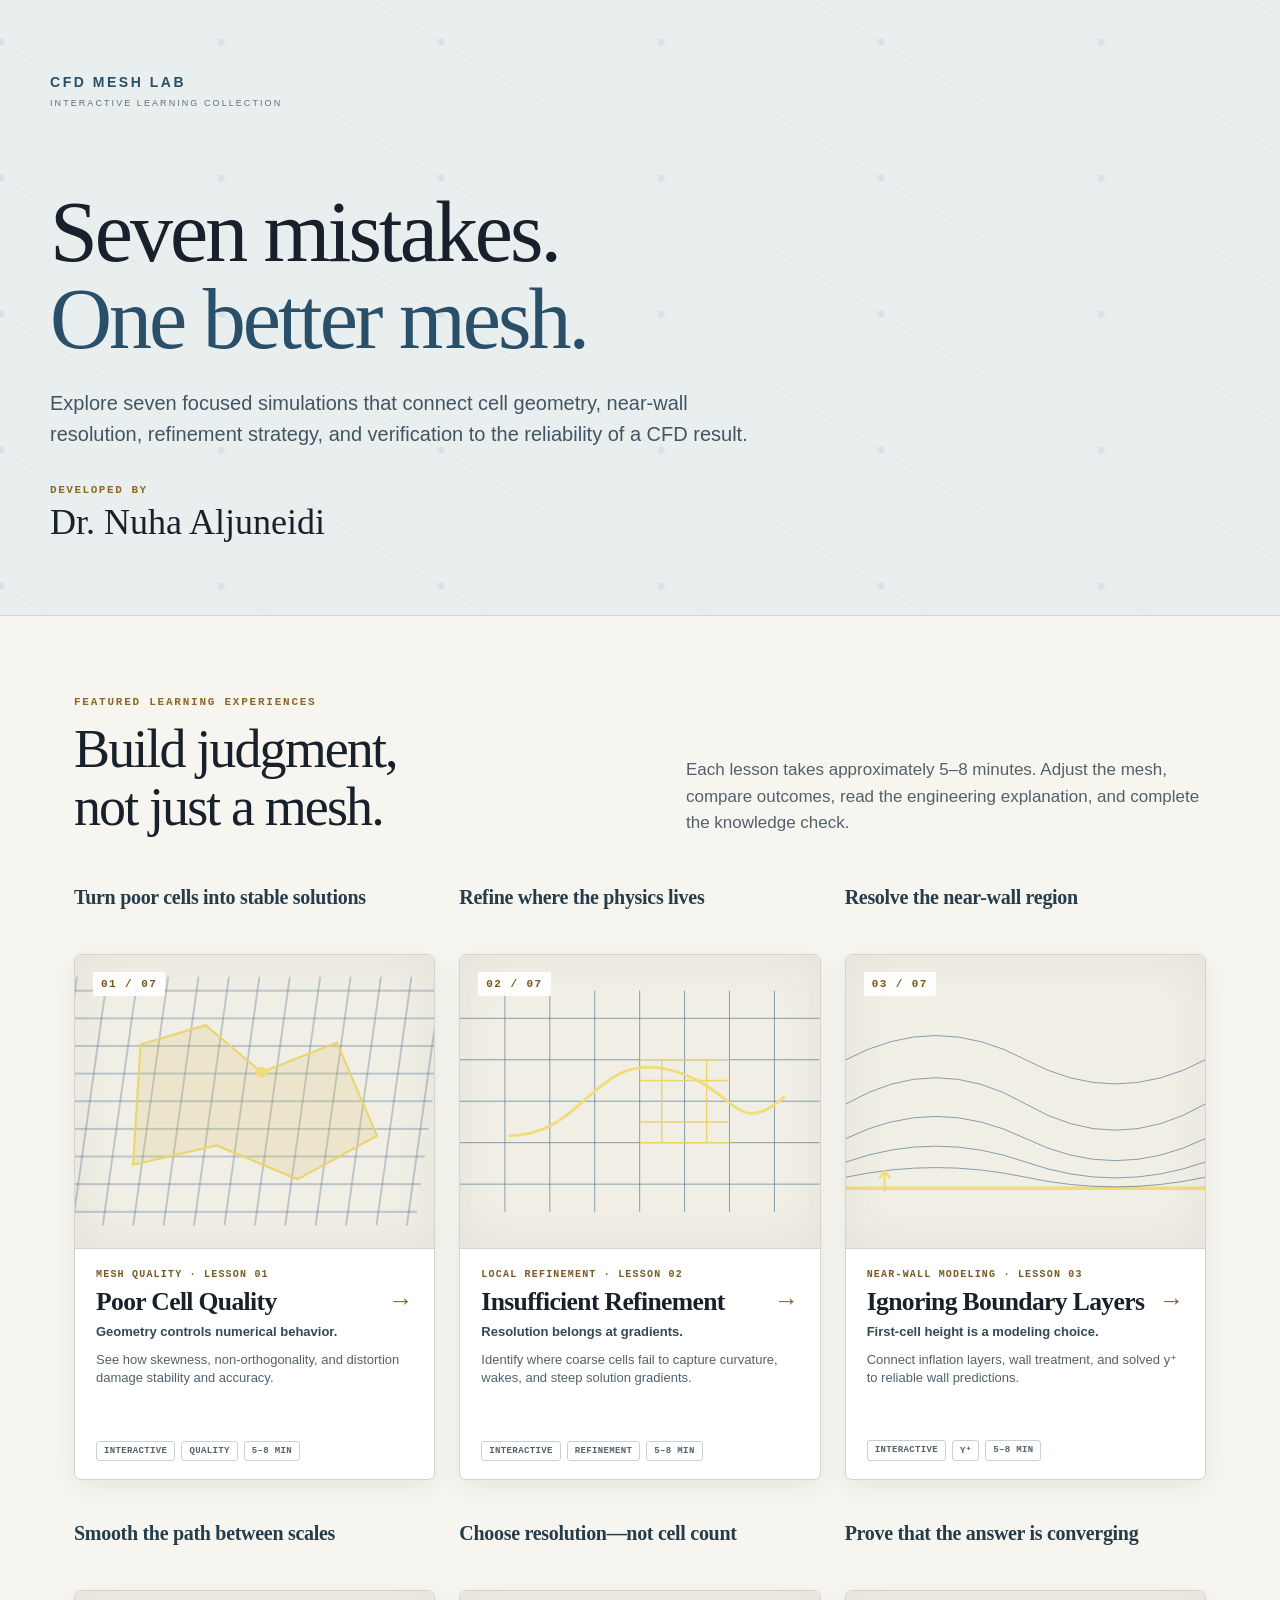
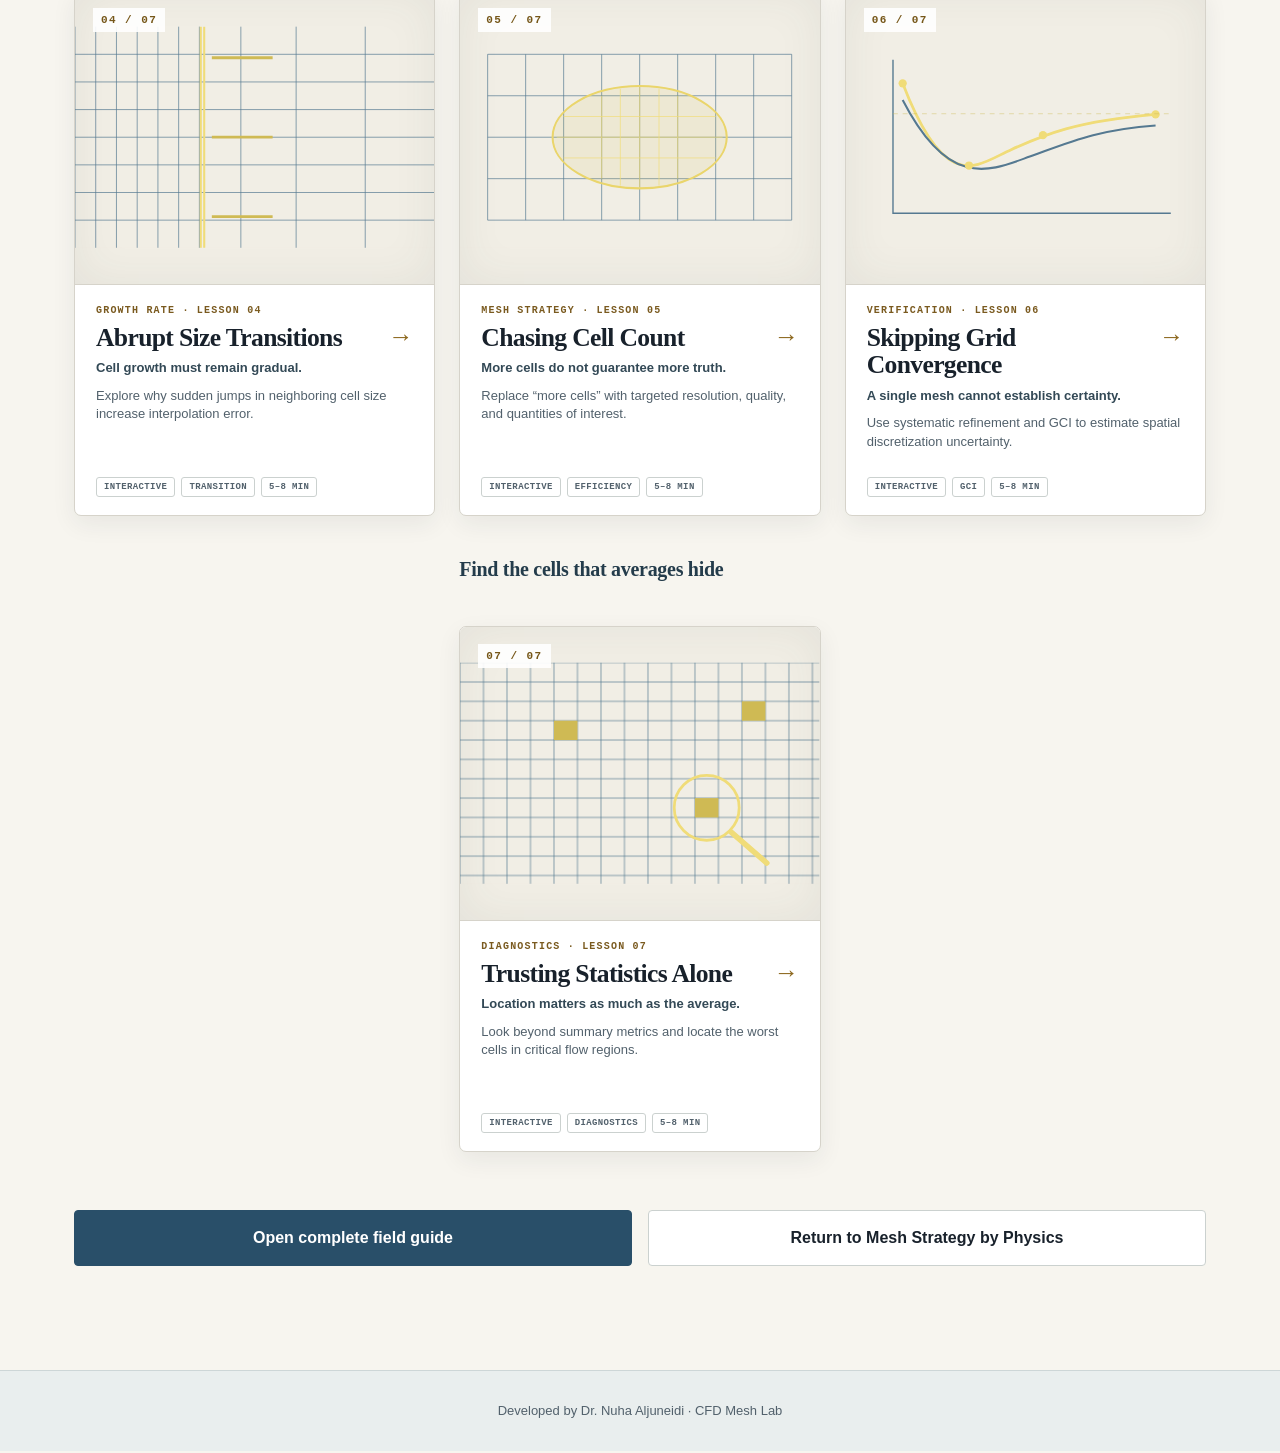
==== commit 9f65380a: "Switch meshing lessons to light academic theme" ====
--- a/mistakes/index.html
+++ b/mistakes/index.html
@@ -8,6 +8,10 @@
 .hero{min-height:570px;display:grid;align-content:center;position:relative;overflow:hidden;padding:72px max(24px,calc((100vw - 1180px)/2));border-bottom:1px solid rgba(207,186,84,.45);background:radial-gradient(circle at 78% 36%,rgba(65,99,124,.35),transparent 31%),linear-gradient(100deg,#101820,#182632)}.hero:before{content:"";position:absolute;inset:0;opacity:.28;background-image:linear-gradient(31deg,transparent 49.65%,rgba(128,165,195,.5) 49.8%,rgba(128,165,195,.5) 50%,transparent 50.2%),radial-gradient(circle,rgba(128,165,195,.95) 0 3px,transparent 4px);background-size:220px 136px;background-position:52% 23%}.hero>*{position:relative}.brand{font-size:14px;font-weight:700;letter-spacing:.18em;text-transform:uppercase}.brand small{display:block;margin-top:3px;color:#c7cdcd;font-size:9px;font-weight:500;letter-spacing:.23em}h1{max-width:900px;margin:78px 0 24px;font-size:clamp(44px,7.3vw,86px);font-weight:400;line-height:1.02;letter-spacing:-.052em}h1 em{color:var(--gold);font-style:normal}.lead{max-width:720px;margin:0;color:#dce1e1;font-size:clamp(17px,2vw,20px)}.author{margin:34px 0 0;font-size:clamp(24px,3vw,36px);font-weight:600;line-height:1.1}.author span{display:block;margin-bottom:7px;color:var(--gold);font:600 11px var(--mono);letter-spacing:.14em;text-transform:uppercase}
 main{max-width:1180px;margin:auto;padding:80px 24px 104px}.section-head{display:grid;grid-template-columns:minmax(0,1fr) minmax(280px,520px);gap:48px;align-items:end;margin-bottom:48px}.eyebrow{display:block;margin-bottom:12px;color:var(--gold);font:600 11px var(--mono);letter-spacing:.16em;text-transform:uppercase}.section-head h2{margin:0;font-size:clamp(34px,5vw,54px);font-weight:450;line-height:1.08;letter-spacing:-.04em}.section-head p{margin:0;color:var(--muted);font-size:17px}.grid{display:grid;grid-template-columns:repeat(3,minmax(0,1fr));gap:40px 24px}.project{min-width:0}.outcome{min-height:56px;margin:0 0 14px;font-size:clamp(17px,1.6vw,20px);font-weight:650;line-height:1.3;letter-spacing:-.015em}.card{height:526px;display:grid;grid-template-rows:56% 44%;overflow:hidden;background:var(--card);border:1px solid #364147;border-radius:7px;text-decoration:none;transition:border-color .22s ease,box-shadow .22s ease,transform .22s ease}.card:hover{transform:translateY(-4px);border-color:#8f813f;box-shadow:0 22px 46px rgba(0,0,0,.28)}.card:active{transform:translateY(-1px)}.visual{position:relative;overflow:hidden;background:#23333f;border-bottom:1px solid #3c494f}.visual svg{display:block;width:100%;height:100%}.visual:after{content:"";position:absolute;inset:0;box-shadow:inset 0 0 70px rgba(4,10,14,.38);pointer-events:none}.number{position:absolute;top:17px;left:18px;z-index:2;padding:6px 8px;background:rgba(12,19,24,.78);color:var(--gold2);font:600 11px var(--mono);letter-spacing:.13em}.body{min-height:0;display:flex;flex-direction:column;padding:20px 21px 18px}.meta{margin:0 0 8px;color:var(--gold);font:600 10px var(--mono);letter-spacing:.12em;text-transform:uppercase}.title-row{display:grid;grid-template-columns:1fr auto;gap:12px;align-items:start}.body h3{margin:0;font-size:clamp(21px,2vw,27px);font-weight:600;line-height:1.08;letter-spacing:-.025em}.arrow{color:var(--gold2);font-size:25px;line-height:1;transition:transform .2s ease}.card:hover .arrow{transform:translateX(4px)}.subtitle{margin:7px 0 0;color:#e0e4e3;font-size:13px;font-weight:600}.description{margin:8px 0 0;color:var(--muted);font-size:13px;line-height:1.45}.tags{display:flex;flex-wrap:wrap;gap:6px;margin-top:auto;padding-top:12px}.tag{padding:4px 7px;border:1px solid #465157;border-radius:3px;color:#cbd0cf;font:600 9px var(--mono);letter-spacing:.04em;text-transform:uppercase}.project:last-child{grid-column:2}.footer-actions{display:grid;grid-template-columns:1fr 1fr;gap:16px;margin-top:58px}.footer-actions a{min-height:56px;display:flex;align-items:center;justify-content:center;padding:12px 18px;border:1px solid #505b60;border-radius:4px;background:#121719;text-align:center;text-decoration:none;font-weight:650;transition:.2s ease}.footer-actions a:first-child{background:var(--gold);border-color:var(--gold);color:#111719}.footer-actions a:hover{border-color:var(--gold2)}footer{padding:30px 20px;border-top:1px solid #354048;background:#10171d;color:#b8bebe;text-align:center;font-size:13px}
 @media(max-width:980px){.grid{grid-template-columns:repeat(2,minmax(0,1fr))}.project:last-child{grid-column:auto}.card{height:500px}.section-head{grid-template-columns:1fr;gap:20px}.outcome{min-height:50px}}@media(max-width:640px){.hero{min-height:540px;padding:48px 20px}h1{margin-top:68px}.lead{font-size:17px}main{padding:60px 18px 76px}.grid{grid-template-columns:1fr;gap:34px}.outcome{min-height:0;margin-bottom:12px}.card{height:auto;min-height:510px;grid-template-rows:280px 1fr}.footer-actions{grid-template-columns:1fr;margin-top:42px}}@media(max-width:390px){.card{min-height:490px;grid-template-rows:245px 1fr}.body{padding:18px}.hero{min-height:520px}}@media(prefers-reduced-motion:reduce){*{scroll-behavior:auto!important;transition:none!important}.card:hover{transform:none}}
+</style>
+<style id="light-academic-theme">
+:root{color-scheme:light;--bg:#f7f5ef;--hero:#e9eeee;--card:#fff;--text:#18212b;--muted:#52616c;--gold:#a67c28;--gold2:#8d681e;--line:#d6d3ca;--blue:#416f8e;--sans:'Atkinson Hyperlegible','Segoe UI',Arial,sans-serif;--serif:'Crimson Pro',Georgia,serif}body{background:#f7f5ef;color:var(--text)}.hero{min-height:500px;background:#e9eeee;border-bottom:1px solid #cdd6d7}.hero:before{opacity:.16}.brand{color:#294f69}.brand small{color:#60717b}h1,.section-head h2{font-family:var(--serif);font-weight:500;letter-spacing:-.035em}h1 em{color:#294f69}.lead{color:#425563}.author{font-family:var(--serif);font-weight:500}.author span,.eyebrow{color:#8d681e}.section-head p{color:#53616a}.outcome{font-family:var(--serif);font-weight:600;color:#243c4b}.card{background:#fff;border-color:#d6d3ca;box-shadow:0 8px 24px rgba(34,48,58,.07)}.card:hover{border-color:#9ba9aa;box-shadow:0 12px 28px rgba(34,48,58,.1);transform:none}.visual{background:#f1eee5;border-bottom-color:#d6d3ca}.visual:after{box-shadow:inset 0 0 45px rgba(55,68,76,.07)}.number{background:rgba(255,255,255,.9);color:#765719}.meta{color:#7a5a1f}.body h3{font-family:var(--serif);font-weight:600}.subtitle{color:#334956}.description{color:#52616c}.tag{border-color:#cbd1cf;color:#52616c}.arrow{color:#8d681e}.footer-actions a{background:#fff;border-color:#cbd1cf}.footer-actions a:first-child{background:#294f69;color:#fff;border-color:#294f69}footer{background:#e9eeee;color:#52616c;border-top-color:#cdd6d7}
+.visual svg [fill="#223643"],.visual svg [fill="#203441"],.visual svg [fill="#20333f"],.visual svg [fill="#223540"],.visual svg [fill="#21333f"]{fill:#f1eee5}.visual svg [stroke="#7197b5"],.visual svg [stroke="#7298b5"],.visual svg [stroke="#82a5bf"],.visual svg [stroke="#7b9db8"],.visual svg [stroke="#6f94b0"],.visual svg [stroke="#87a5b9"],.visual svg [stroke="#7fa2bd"]{stroke:#557991}
 </style></head><body>
 <a class="skip" href="#lessons">Skip to lessons</a><header class="hero"><div class="brand">CFD Mesh Lab<small>Interactive learning collection</small></div><h1>Seven mistakes.<br><em>One better mesh.</em></h1><p class="lead">Explore seven focused simulations that connect cell geometry, near-wall resolution, refinement strategy, and verification to the reliability of a CFD result.</p><p class="author"><span>Developed by</span>Dr. Nuha Aljuneidi</p></header>
 <main id="lessons"><div class="section-head"><div><span class="eyebrow">Featured learning experiences</span><h2>Build judgment,<br>not just a mesh.</h2></div><p>Each lesson takes approximately 5–8 minutes. Adjust the mesh, compare outcomes, read the engineering explanation, and complete the knowledge check.</p></div><div class="grid">
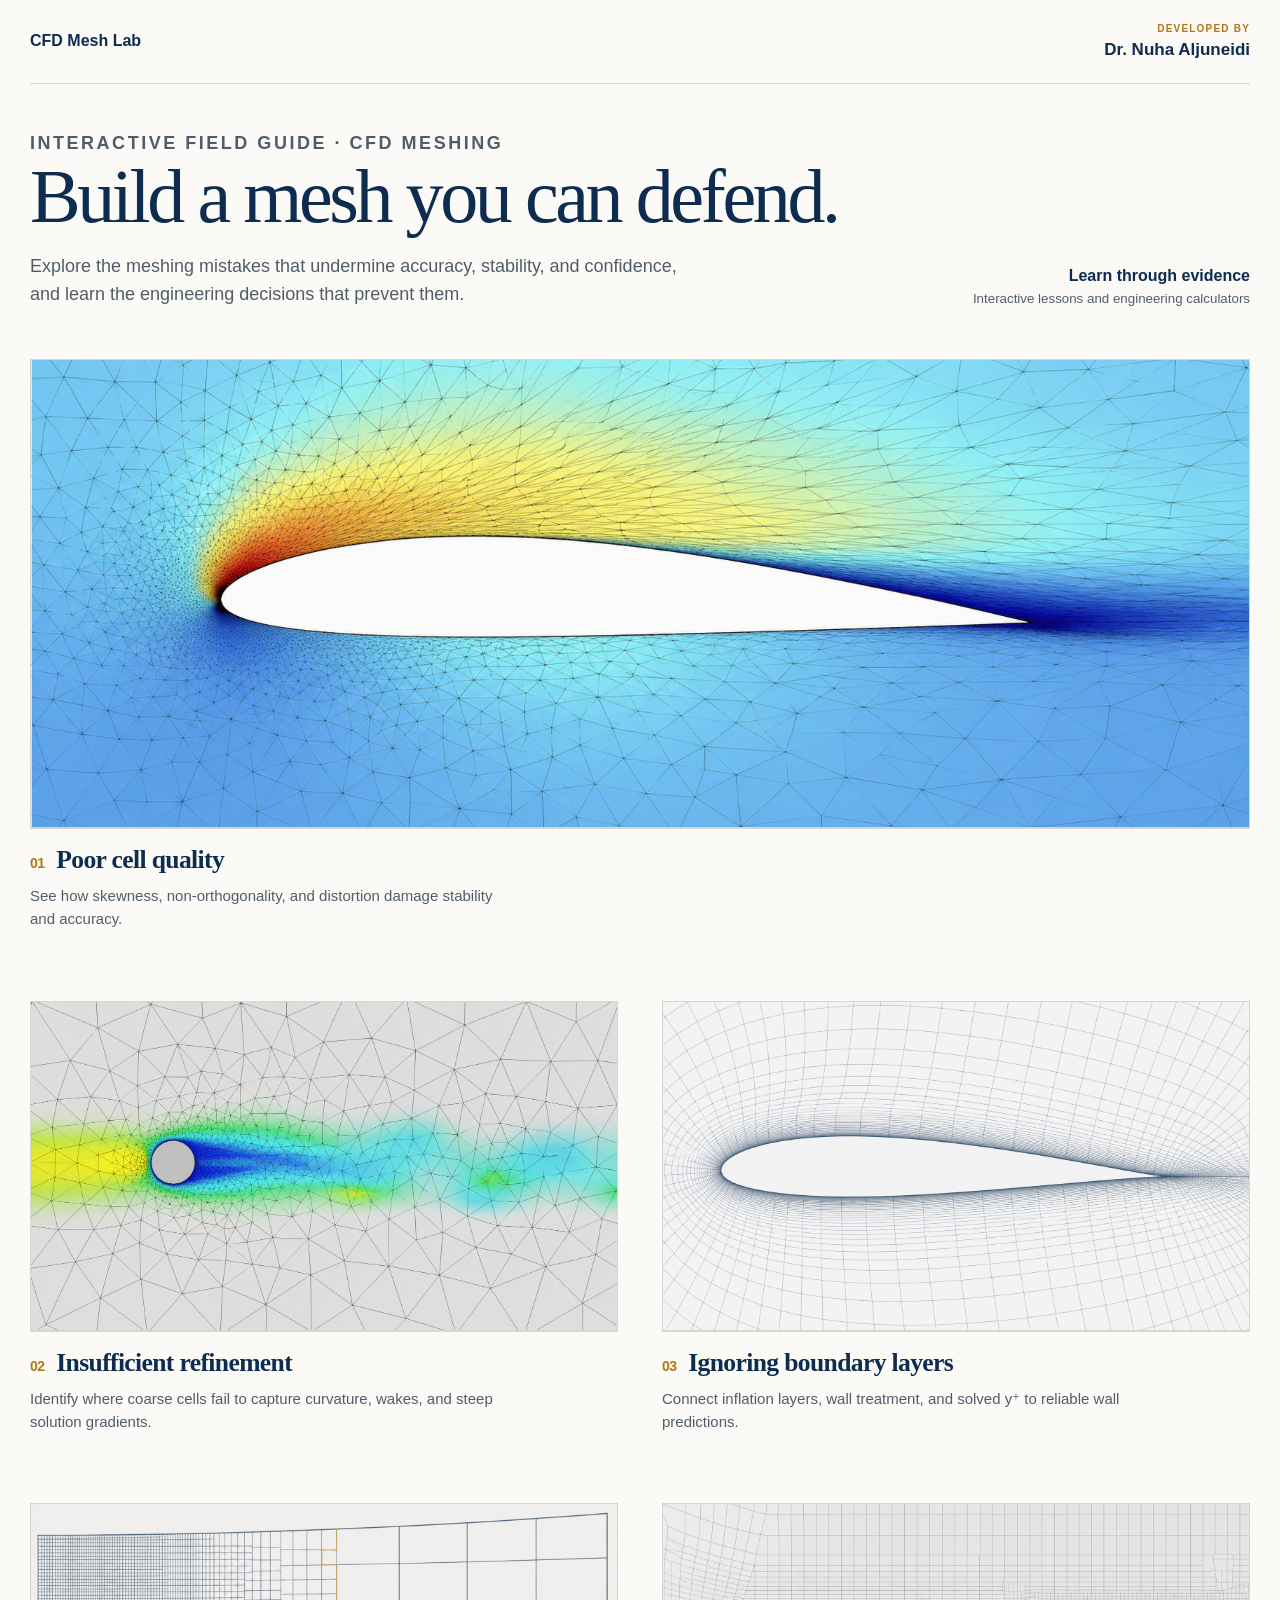
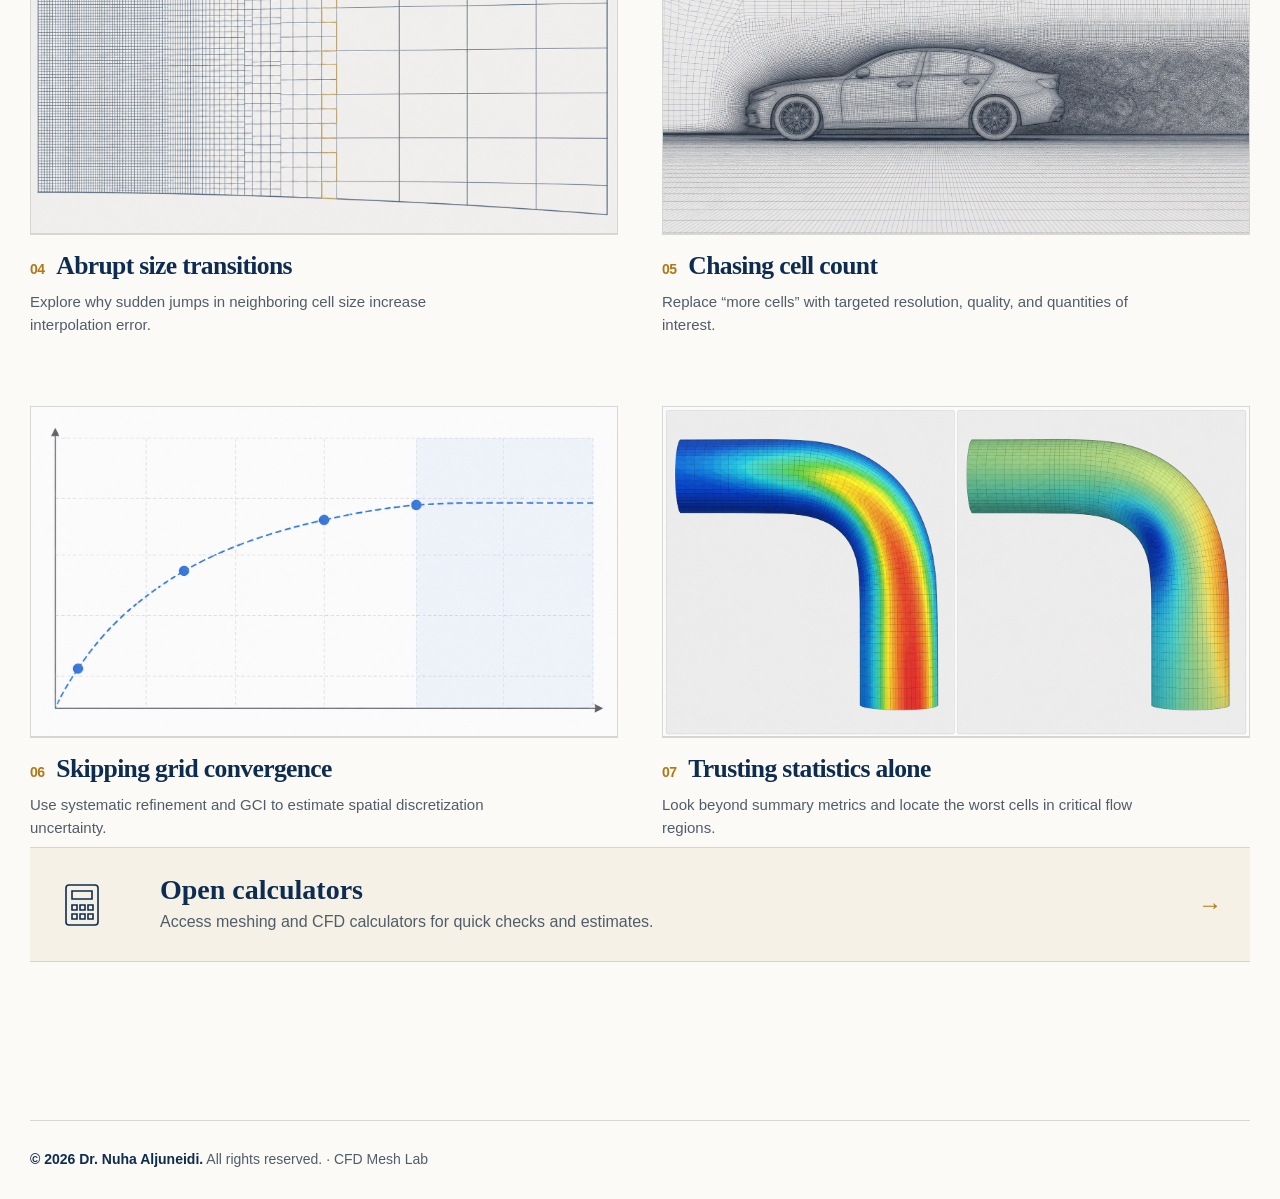
==== commit 730b92c4: "Redesign CFD meshing gallery and tools" ====
--- a/mistakes/index.html
+++ b/mistakes/index.html
@@ -1,25 +1,37 @@
 <!doctype html>
 <html lang="en">
 <head>
-<meta charset="utf-8"><meta name="viewport" content="width=device-width,initial-scale=1"><meta name="description" content="Seven interactive CFD meshing lessons by Dr. Nuha Aljuneidi.">
-<title>Seven CFD Meshing Mistakes · CFD Mesh Lab</title>
-<style>
-:root{color-scheme:dark;--bg:#17232d;--hero:#111a22;--card:#121719;--text:#f5f3ec;--muted:#bac1c1;--gold:#cfba54;--gold2:#f0dc78;--line:#3b454b;--blue:#80a5c3;--sans:Archivo,'Avenir Next','Segoe UI',sans-serif;--mono:'Cascadia Mono',Consolas,monospace}*{box-sizing:border-box}html{scroll-behavior:smooth;scroll-padding-top:24px}body{margin:0;background:var(--bg);color:var(--text);font:16px/1.55 var(--sans);-webkit-font-smoothing:antialiased}a{color:inherit}a:focus-visible{outline:3px solid var(--gold2);outline-offset:5px}.skip{position:fixed;top:10px;left:10px;z-index:20;transform:translateY(-160%);background:#fff;color:#111;padding:10px 14px}.skip:focus{transform:none}
-.hero{min-height:570px;display:grid;align-content:center;position:relative;overflow:hidden;padding:72px max(24px,calc((100vw - 1180px)/2));border-bottom:1px solid rgba(207,186,84,.45);background:radial-gradient(circle at 78% 36%,rgba(65,99,124,.35),transparent 31%),linear-gradient(100deg,#101820,#182632)}.hero:before{content:"";position:absolute;inset:0;opacity:.28;background-image:linear-gradient(31deg,transparent 49.65%,rgba(128,165,195,.5) 49.8%,rgba(128,165,195,.5) 50%,transparent 50.2%),radial-gradient(circle,rgba(128,165,195,.95) 0 3px,transparent 4px);background-size:220px 136px;background-position:52% 23%}.hero>*{position:relative}.brand{font-size:14px;font-weight:700;letter-spacing:.18em;text-transform:uppercase}.brand small{display:block;margin-top:3px;color:#c7cdcd;font-size:9px;font-weight:500;letter-spacing:.23em}h1{max-width:900px;margin:78px 0 24px;font-size:clamp(44px,7.3vw,86px);font-weight:400;line-height:1.02;letter-spacing:-.052em}h1 em{color:var(--gold);font-style:normal}.lead{max-width:720px;margin:0;color:#dce1e1;font-size:clamp(17px,2vw,20px)}.author{margin:34px 0 0;font-size:clamp(24px,3vw,36px);font-weight:600;line-height:1.1}.author span{display:block;margin-bottom:7px;color:var(--gold);font:600 11px var(--mono);letter-spacing:.14em;text-transform:uppercase}
-main{max-width:1180px;margin:auto;padding:80px 24px 104px}.section-head{display:grid;grid-template-columns:minmax(0,1fr) minmax(280px,520px);gap:48px;align-items:end;margin-bottom:48px}.eyebrow{display:block;margin-bottom:12px;color:var(--gold);font:600 11px var(--mono);letter-spacing:.16em;text-transform:uppercase}.section-head h2{margin:0;font-size:clamp(34px,5vw,54px);font-weight:450;line-height:1.08;letter-spacing:-.04em}.section-head p{margin:0;color:var(--muted);font-size:17px}.grid{display:grid;grid-template-columns:repeat(3,minmax(0,1fr));gap:40px 24px}.project{min-width:0}.outcome{min-height:56px;margin:0 0 14px;font-size:clamp(17px,1.6vw,20px);font-weight:650;line-height:1.3;letter-spacing:-.015em}.card{height:526px;display:grid;grid-template-rows:56% 44%;overflow:hidden;background:var(--card);border:1px solid #364147;border-radius:7px;text-decoration:none;transition:border-color .22s ease,box-shadow .22s ease,transform .22s ease}.card:hover{transform:translateY(-4px);border-color:#8f813f;box-shadow:0 22px 46px rgba(0,0,0,.28)}.card:active{transform:translateY(-1px)}.visual{position:relative;overflow:hidden;background:#23333f;border-bottom:1px solid #3c494f}.visual svg{display:block;width:100%;height:100%}.visual:after{content:"";position:absolute;inset:0;box-shadow:inset 0 0 70px rgba(4,10,14,.38);pointer-events:none}.number{position:absolute;top:17px;left:18px;z-index:2;padding:6px 8px;background:rgba(12,19,24,.78);color:var(--gold2);font:600 11px var(--mono);letter-spacing:.13em}.body{min-height:0;display:flex;flex-direction:column;padding:20px 21px 18px}.meta{margin:0 0 8px;color:var(--gold);font:600 10px var(--mono);letter-spacing:.12em;text-transform:uppercase}.title-row{display:grid;grid-template-columns:1fr auto;gap:12px;align-items:start}.body h3{margin:0;font-size:clamp(21px,2vw,27px);font-weight:600;line-height:1.08;letter-spacing:-.025em}.arrow{color:var(--gold2);font-size:25px;line-height:1;transition:transform .2s ease}.card:hover .arrow{transform:translateX(4px)}.subtitle{margin:7px 0 0;color:#e0e4e3;font-size:13px;font-weight:600}.description{margin:8px 0 0;color:var(--muted);font-size:13px;line-height:1.45}.tags{display:flex;flex-wrap:wrap;gap:6px;margin-top:auto;padding-top:12px}.tag{padding:4px 7px;border:1px solid #465157;border-radius:3px;color:#cbd0cf;font:600 9px var(--mono);letter-spacing:.04em;text-transform:uppercase}.project:last-child{grid-column:2}.footer-actions{display:grid;grid-template-columns:1fr 1fr;gap:16px;margin-top:58px}.footer-actions a{min-height:56px;display:flex;align-items:center;justify-content:center;padding:12px 18px;border:1px solid #505b60;border-radius:4px;background:#121719;text-align:center;text-decoration:none;font-weight:650;transition:.2s ease}.footer-actions a:first-child{background:var(--gold);border-color:var(--gold);color:#111719}.footer-actions a:hover{border-color:var(--gold2)}footer{padding:30px 20px;border-top:1px solid #354048;background:#10171d;color:#b8bebe;text-align:center;font-size:13px}
-@media(max-width:980px){.grid{grid-template-columns:repeat(2,minmax(0,1fr))}.project:last-child{grid-column:auto}.card{height:500px}.section-head{grid-template-columns:1fr;gap:20px}.outcome{min-height:50px}}@media(max-width:640px){.hero{min-height:540px;padding:48px 20px}h1{margin-top:68px}.lead{font-size:17px}main{padding:60px 18px 76px}.grid{grid-template-columns:1fr;gap:34px}.outcome{min-height:0;margin-bottom:12px}.card{height:auto;min-height:510px;grid-template-rows:280px 1fr}.footer-actions{grid-template-columns:1fr;margin-top:42px}}@media(max-width:390px){.card{min-height:490px;grid-template-rows:245px 1fr}.body{padding:18px}.hero{min-height:520px}}@media(prefers-reduced-motion:reduce){*{scroll-behavior:auto!important;transition:none!important}.card:hover{transform:none}}
-</style>
-<style id="light-academic-theme">
-:root{color-scheme:light;--bg:#f7f5ef;--hero:#e9eeee;--card:#fff;--text:#18212b;--muted:#52616c;--gold:#a67c28;--gold2:#8d681e;--line:#d6d3ca;--blue:#416f8e;--sans:'Atkinson Hyperlegible','Segoe UI',Arial,sans-serif;--serif:'Crimson Pro',Georgia,serif}body{background:#f7f5ef;color:var(--text)}.hero{min-height:500px;background:#e9eeee;border-bottom:1px solid #cdd6d7}.hero:before{opacity:.16}.brand{color:#294f69}.brand small{color:#60717b}h1,.section-head h2{font-family:var(--serif);font-weight:500;letter-spacing:-.035em}h1 em{color:#294f69}.lead{color:#425563}.author{font-family:var(--serif);font-weight:500}.author span,.eyebrow{color:#8d681e}.section-head p{color:#53616a}.outcome{font-family:var(--serif);font-weight:600;color:#243c4b}.card{background:#fff;border-color:#d6d3ca;box-shadow:0 8px 24px rgba(34,48,58,.07)}.card:hover{border-color:#9ba9aa;box-shadow:0 12px 28px rgba(34,48,58,.1);transform:none}.visual{background:#f1eee5;border-bottom-color:#d6d3ca}.visual:after{box-shadow:inset 0 0 45px rgba(55,68,76,.07)}.number{background:rgba(255,255,255,.9);color:#765719}.meta{color:#7a5a1f}.body h3{font-family:var(--serif);font-weight:600}.subtitle{color:#334956}.description{color:#52616c}.tag{border-color:#cbd1cf;color:#52616c}.arrow{color:#8d681e}.footer-actions a{background:#fff;border-color:#cbd1cf}.footer-actions a:first-child{background:#294f69;color:#fff;border-color:#294f69}footer{background:#e9eeee;color:#52616c;border-top-color:#cdd6d7}
-.visual svg [fill="#223643"],.visual svg [fill="#203441"],.visual svg [fill="#20333f"],.visual svg [fill="#223540"],.visual svg [fill="#21333f"]{fill:#f1eee5}.visual svg [stroke="#7197b5"],.visual svg [stroke="#7298b5"],.visual svg [stroke="#82a5bf"],.visual svg [stroke="#7b9db8"],.visual svg [stroke="#6f94b0"],.visual svg [stroke="#87a5b9"],.visual svg [stroke="#7fa2bd"]{stroke:#557991}
-</style></head><body>
-<a class="skip" href="#lessons">Skip to lessons</a><header class="hero"><div class="brand">CFD Mesh Lab<small>Interactive learning collection</small></div><h1>Seven mistakes.<br><em>One better mesh.</em></h1><p class="lead">Explore seven focused simulations that connect cell geometry, near-wall resolution, refinement strategy, and verification to the reliability of a CFD result.</p><p class="author"><span>Developed by</span>Dr. Nuha Aljuneidi</p></header>
-<main id="lessons"><div class="section-head"><div><span class="eyebrow">Featured learning experiences</span><h2>Build judgment,<br>not just a mesh.</h2></div><p>Each lesson takes approximately 5–8 minutes. Adjust the mesh, compare outcomes, read the engineering explanation, and complete the knowledge check.</p></div><div class="grid">
-<article class="project"><h3 class="outcome">Turn poor cells into stable solutions</h3><a class="card" href="lesson.html?lesson=1"><div class="visual"><span class="number">01 / 07</span><svg viewBox="0 0 520 320" aria-hidden="true"><defs><pattern id="g1" width="44" height="40" patternUnits="userSpaceOnUse"><path d="M0 0H44V40H0Z" fill="none" stroke="#7197b5"/></pattern></defs><rect width="520" height="320" fill="#223643"/><rect x="-20" y="-20" width="560" height="360" fill="url(#g1)" transform="skewX(-8)"/><path d="M95 78L189 50 270 118 379 75 437 210 322 273 205 224 84 252Z" fill="#cfba54" fill-opacity=".18" stroke="#ead56b" stroke-width="3"/><circle cx="270" cy="118" r="8" fill="#f0dc78"/></svg></div><div class="body"><p class="meta">Mesh quality · Lesson 01</p><div class="title-row"><h3>Poor Cell Quality</h3><span class="arrow" aria-hidden="true">→</span></div><p class="subtitle">Geometry controls numerical behavior.</p><p class="description">See how skewness, non-orthogonality, and distortion damage stability and accuracy.</p><div class="tags"><span class="tag">Interactive</span><span class="tag">Quality</span><span class="tag">5–8 min</span></div></div></a></article>
-<article class="project"><h3 class="outcome">Refine where the physics lives</h3><a class="card" href="lesson.html?lesson=2"><div class="visual"><span class="number">02 / 07</span><svg viewBox="0 0 520 320" aria-hidden="true"><rect width="520" height="320" fill="#203441"/><g fill="none" stroke="#7298b5"><path d="M0 40H520M0 100H520M0 160H520M0 220H520M0 280H520M65 0V320M130 0V320M195 0V320M260 0V320M325 0V320M390 0V320M455 0V320"/><path d="M260 100H390M260 130H390M260 190H390M260 220H390M292 100V220M357 100V220" stroke="#ead56b" stroke-width="2"/></g><path d="M70 210C180 210 193 92 296 113S397 219 470 153" fill="none" stroke="#f0dc78" stroke-width="4"/></svg></div><div class="body"><p class="meta">Local refinement · Lesson 02</p><div class="title-row"><h3>Insufficient Refinement</h3><span class="arrow" aria-hidden="true">→</span></div><p class="subtitle">Resolution belongs at gradients.</p><p class="description">Identify where coarse cells fail to capture curvature, wakes, and steep solution gradients.</p><div class="tags"><span class="tag">Interactive</span><span class="tag">Refinement</span><span class="tag">5–8 min</span></div></div></a></article>
-<article class="project"><h3 class="outcome">Resolve the near-wall region</h3><a class="card" href="lesson.html?lesson=3"><div class="visual"><span class="number">03 / 07</span><svg viewBox="0 0 520 320" aria-hidden="true"><rect width="520" height="320" fill="#20333f"/><path d="M0 286H520" stroke="#f0dc78" stroke-width="5"/><g fill="none" stroke="#82a5bf"><path d="M0 270Q130 242 260 270T520 270M0 248Q130 202 260 248T520 248M0 214Q130 150 260 214T520 214M0 164Q130 88 260 164T520 164M0 100Q130 30 260 100T520 100"/></g><path d="M56 260V292M56 260l-8 12M56 260l8 12" stroke="#f0dc78" stroke-width="3"/></svg></div><div class="body"><p class="meta">Near-wall modeling · Lesson 03</p><div class="title-row"><h3>Ignoring Boundary Layers</h3><span class="arrow" aria-hidden="true">→</span></div><p class="subtitle">First-cell height is a modeling choice.</p><p class="description">Connect inflation layers, wall treatment, and solved y⁺ to reliable wall predictions.</p><div class="tags"><span class="tag">Interactive</span><span class="tag">y⁺</span><span class="tag">5–8 min</span></div></div></a></article>
-<article class="project"><h3 class="outcome">Smooth the path between scales</h3><a class="card" href="lesson.html?lesson=4"><div class="visual"><span class="number">04 / 07</span><svg viewBox="0 0 520 320" aria-hidden="true"><rect width="520" height="320" fill="#223540"/><g fill="none" stroke="#7b9db8"><path d="M0 0V320M30 0V320M60 0V320M90 0V320M120 0V320M150 0V320M180 0V320M240 0V320M320 0V320M420 0V320M0 40H520M0 80H520M0 120H520M0 160H520M0 200H520M0 240H520M0 280H520"/></g><path d="M182 0V320M187 0V320" stroke="#f0dc78" stroke-width="3"/><path d="M198 45L286 45M198 160L286 160M198 275L286 275" stroke="#cfba54" stroke-width="4"/></svg></div><div class="body"><p class="meta">Growth rate · Lesson 04</p><div class="title-row"><h3>Abrupt Size Transitions</h3><span class="arrow" aria-hidden="true">→</span></div><p class="subtitle">Cell growth must remain gradual.</p><p class="description">Explore why sudden jumps in neighboring cell size increase interpolation error.</p><div class="tags"><span class="tag">Interactive</span><span class="tag">Transition</span><span class="tag">5–8 min</span></div></div></a></article>
-<article class="project"><h3 class="outcome">Choose resolution—not cell count</h3><a class="card" href="lesson.html?lesson=5"><div class="visual"><span class="number">05 / 07</span><svg viewBox="0 0 520 320" aria-hidden="true"><rect width="520" height="320" fill="#20333f"/><g fill="none" stroke="#6f94b0"><path d="M40 40H480V280H40Z"/><path d="M95 40V280M150 40V280M205 40V280M260 40V280M315 40V280M370 40V280M425 40V280M40 100H480M40 160H480M40 220H480"/></g><ellipse cx="260" cy="160" rx="126" ry="74" fill="#cfba54" fill-opacity=".12" stroke="#ead56b" stroke-width="3"/><path d="M205 100V220M232 90V230M260 86V234M288 90V230M315 100V220M150 130H370M140 160H380M150 190H370" stroke="#f0dc78"/></svg></div><div class="body"><p class="meta">Mesh strategy · Lesson 05</p><div class="title-row"><h3>Chasing Cell Count</h3><span class="arrow" aria-hidden="true">→</span></div><p class="subtitle">More cells do not guarantee more truth.</p><p class="description">Replace “more cells” with targeted resolution, quality, and quantities of interest.</p><div class="tags"><span class="tag">Interactive</span><span class="tag">Efficiency</span><span class="tag">5–8 min</span></div></div></a></article>
-<article class="project"><h3 class="outcome">Prove that the answer is converging</h3><a class="card" href="lesson.html?lesson=6"><div class="visual"><span class="number">06 / 07</span><svg viewBox="0 0 520 320" aria-hidden="true"><rect width="520" height="320" fill="#21333f"/><path d="M68 48V270H470" fill="none" stroke="#87a5b9" stroke-width="2"/><path d="M82 82C145 246 190 200 239 178S332 137 448 127" fill="none" stroke="#f0dc78" stroke-width="4"/><path d="M82 106C150 238 210 208 266 188S363 149 448 143" fill="none" stroke="#7fa2bd" stroke-width="3"/><g fill="#f0dc78"><circle cx="82" cy="82" r="6"/><circle cx="178" cy="201" r="6"/><circle cx="285" cy="157" r="6"/><circle cx="448" cy="127" r="6"/></g><path d="M68 126H470" stroke="#cfba54" stroke-dasharray="7 7" opacity=".6"/></svg></div><div class="body"><p class="meta">Verification · Lesson 06</p><div class="title-row"><h3>Skipping Grid Convergence</h3><span class="arrow" aria-hidden="true">→</span></div><p class="subtitle">A single mesh cannot establish certainty.</p><p class="description">Use systematic refinement and GCI to estimate spatial discretization uncertainty.</p><div class="tags"><span class="tag">Interactive</span><span class="tag">GCI</span><span class="tag">5–8 min</span></div></div></a></article>
-<article class="project"><h3 class="outcome">Find the cells that averages hide</h3><a class="card" href="lesson.html?lesson=7"><div class="visual"><span class="number">07 / 07</span><svg viewBox="0 0 520 320" aria-hidden="true"><defs><pattern id="g7" width="34" height="28" patternUnits="userSpaceOnUse"><path d="M0 0H34V28H0Z" fill="none" stroke="#7197b5"/></pattern></defs><rect width="520" height="320" fill="#20333f"/><rect width="520" height="320" fill="url(#g7)"/><g fill="#cfba54"><rect x="136" y="84" width="34" height="28"/><rect x="340" y="196" width="34" height="28"/><rect x="408" y="56" width="34" height="28"/></g><circle cx="357" cy="210" r="47" fill="none" stroke="#f0dc78" stroke-width="4"/><path d="M392 245L444 290" stroke="#f0dc78" stroke-width="8" stroke-linecap="round"/></svg></div><div class="body"><p class="meta">Diagnostics · Lesson 07</p><div class="title-row"><h3>Trusting Statistics Alone</h3><span class="arrow" aria-hidden="true">→</span></div><p class="subtitle">Location matters as much as the average.</p><p class="description">Look beyond summary metrics and locate the worst cells in critical flow regions.</p><div class="tags"><span class="tag">Interactive</span><span class="tag">Diagnostics</span><span class="tag">5–8 min</span></div></div></a></article>
-</div><div class="footer-actions"><a href="complete.html">Open complete field guide</a><a href="../">Return to Mesh Strategy by Physics</a></div></main><footer>Developed by Dr. Nuha Aljuneidi · CFD Mesh Lab</footer></body></html>
+  <meta charset="utf-8">
+  <meta name="viewport" content="width=device-width,initial-scale=1">
+  <meta name="description" content="Explore seven CFD meshing mistakes through focused scientific visualizations and interactive lessons.">
+  <title>CFD Meshing Mistakes · Dr. Nuha Aljuneidi</title>
+  <link rel="stylesheet" href="gallery.css?v=2">
+</head>
+<body class="editorial">
+  <a class="skip" href="#lessons">Skip to lessons</a>
+  <div class="shell">
+    <header class="mast">
+      <a href="../">CFD Mesh Lab</a>
+      <div class="mast-author"><small>Developed by</small><strong>Dr. Nuha Aljuneidi</strong></div>
+    </header>
+    <section class="hero">
+      <p class="kicker">Interactive field guide · CFD meshing</p>
+      <h1>Build a mesh you can defend.</h1>
+      <div class="hero-copy">
+        <p>Explore the meshing mistakes that undermine accuracy, stability, and confidence, and learn the engineering decisions that prevent them.</p>
+        <div class="author">Learn through evidence<small>Interactive lessons and engineering calculators</small></div>
+      </div>
+    </section>
+    <main id="lessons" class="lessons">
+      <div class="lesson-grid"></div>
+      <a class="tools" href="../index.html">
+        <svg viewBox="0 0 48 48" aria-hidden="true"><rect x="8" y="4" width="32" height="40" rx="3"/><path d="M14 10h20v8H14zm0 14h5v5h-5zm8 0h5v5h-5zm8 0h5v5h-5zM14 33h5v5h-5zm8 0h5v5h-5zm8 0h5v5h-5z"/></svg>
+        <div><h2>Open calculators</h2><p>Access meshing and CFD calculators for quick checks and estimates.</p></div>
+        <strong aria-hidden="true">→</strong>
+      </a>
+    </main>
+    <footer><strong>© 2026 Dr. Nuha Aljuneidi.</strong> All rights reserved. · CFD Mesh Lab</footer>
+  </div>
+  <script src="gallery.js"></script>
+</body>
+</html>
--- a/mistakes/gallery.css
+++ b/mistakes/gallery.css
@@ -0,0 +1,15 @@
+:root{--paper:#f7f6f2;--ink:#13283d;--muted:#536471;--line:#d9dcd8;--accent:#a97618;--soft:#eef2f1;--white:#fff;--sans:"Segoe UI",Arial,sans-serif;--serif:Georgia,"Times New Roman",serif}
+*{box-sizing:border-box}html{scroll-behavior:smooth}body{margin:0;background:var(--paper);color:var(--ink);font:16px/1.55 var(--sans);-webkit-font-smoothing:antialiased}a{color:inherit}a:focus-visible{outline:3px solid #1261a0;outline-offset:4px}.skip{position:fixed;left:16px;top:12px;z-index:10;padding:10px 14px;background:#fff;transform:translateY(-160%)}.skip:focus{transform:none}.shell{width:min(1180px,calc(100% - 40px));margin:auto}.mast{display:flex;justify-content:space-between;align-items:center;min-height:72px;border-bottom:1px solid var(--line);font-weight:700}.mast a{text-decoration:none}.mast span{font-size:14px;color:var(--muted)}.hero{padding:64px 0 56px}.kicker{margin:0 0 12px;color:var(--accent);font-size:12px;font-weight:700;letter-spacing:.14em;text-transform:uppercase}.hero h1{max-width:900px;margin:0;font-family:var(--serif);font-size:clamp(44px,7vw,82px);font-weight:500;line-height:1.02;letter-spacing:-.045em;text-wrap:balance}.hero-copy{display:grid;grid-template-columns:1.25fr .75fr;gap:48px;align-items:end;margin-top:30px}.hero p{max-width:650px;margin:0;color:var(--muted);font-size:18px}.author{text-align:right;font-weight:700}.author small{display:block;color:var(--muted);font-weight:400}.lessons{padding:12px 0 80px}.lesson-grid{display:grid;grid-template-columns:repeat(2,minmax(0,1fr));gap:62px 36px}.lesson{min-width:0}.lesson a{display:block;text-decoration:none}.visual{aspect-ratio:16/9;overflow:hidden;background:#dfe8ea}.visual img{display:block;width:100%;height:100%;object-fit:cover;transition:transform .35s ease,filter .35s ease}.copy{padding-top:16px;border-top:1px solid transparent}.lesson h2{display:flex;gap:12px;align-items:baseline;margin:0;font-family:var(--serif);font-size:clamp(23px,2.5vw,34px);font-weight:600;line-height:1.12;letter-spacing:-.025em}.num{color:var(--accent);font:600 14px/1 var(--sans);font-variant-numeric:tabular-nums}.lesson p{max-width:57ch;margin:9px 0 0;color:var(--muted)}.lesson a:hover img{transform:scale(1.015)}.lesson a:hover h2{text-decoration:underline;text-decoration-thickness:1px;text-underline-offset:5px}.lesson a:active{transform:translateY(1px)}.feature{grid-column:1/-1}.feature .visual{aspect-ratio:2.35/1}.feature .copy{display:grid;grid-template-columns:1fr 1fr;gap:36px}.feature p{margin-top:2px}.tools{display:grid;grid-template-columns:80px 1fr auto;gap:22px;align-items:center;margin:8px 0 78px;padding:26px 28px;background:#f1ede3;border-top:1px solid #dfd4ba;border-bottom:1px solid #dfd4ba;text-decoration:none}.tools svg{width:48px;height:48px;stroke:var(--ink);fill:none;stroke-width:1.6}.tools h2{margin:0;font:600 28px var(--serif)}.tools p{margin:4px 0 0;color:var(--muted)}.tools strong{font-size:24px;color:var(--accent)}footer{padding:28px 0;border-top:1px solid var(--line);color:var(--muted);font-size:14px}.variant-note{position:fixed;right:12px;bottom:12px;z-index:5;padding:7px 10px;background:rgba(19,40,61,.92);color:#fff;font-size:11px;letter-spacing:.08em;text-transform:uppercase}
+/* A — restrained refinement */
+.light .hero{padding-top:52px}.light .lesson-grid{gap-top:50px}.light .lesson{background:#fff;border:1px solid var(--line);box-shadow:0 7px 20px rgba(35,51,62,.055)}.light .copy{padding:18px 20px 22px}.light .feature .copy{padding:20px 22px}.light .visual{background:#eef1ef}.light .lesson a:hover img{filter:saturate(1.06)}
+/* B — Taste: anti-template asymmetry */
+.taste{--paper:#f4f5f2;--ink:#102b2e;--muted:#526665;--accent:#b54f28;--line:#cfd7d2}.taste .mast{border-bottom:2px solid var(--ink)}.taste .hero{display:grid;grid-template-columns:1.4fr .6fr;gap:50px;align-items:end}.taste .hero-copy{display:block;margin:0}.taste .hero-copy .author{margin-top:30px;text-align:left}.taste .lesson-grid{grid-template-columns:repeat(12,1fr);gap:76px 28px}.taste .lesson{grid-column:span 6}.taste .lesson:nth-child(3),.taste .lesson:nth-child(6){grid-column:2/span 7}.taste .lesson:nth-child(4),.taste .lesson:nth-child(7){grid-column:9/span 4}.taste .lesson:nth-child(4) .visual,.taste .lesson:nth-child(7) .visual{aspect-ratio:4/5}.taste .feature{grid-column:1/-1}.taste .feature .visual{aspect-ratio:2.15/1}.taste .copy{padding-top:18px;border-color:var(--line)}.taste .lesson h2{font-family:var(--sans);font-weight:650}.taste .hero h1{font-family:var(--sans);font-weight:650}.taste .tools{background:transparent;border:2px solid var(--ink)}
+/* C — image-to-code editorial gallery */
+.editorial{--paper:#fbfaf7;--ink:#0d2c50;--muted:#505d69;--accent:#b17816;--line:#d8d8d2}.editorial .shell{width:min(1220px,calc(100% - 56px))}.editorial .mast{min-height:84px}.editorial .hero{padding:46px 0 38px}.editorial .hero h1{font-size:clamp(48px,6.2vw,76px)}.editorial .hero-copy{margin-top:18px}.editorial .lesson-grid{gap:70px 44px}.editorial .feature .visual{aspect-ratio:2.6/1}.editorial .lesson .visual{border:1px solid #d2d6d4}.editorial .copy{padding-top:17px;border-color:var(--line)}.editorial .lesson h2{font-size:clamp(24px,2vw,31px)}.editorial .tools{background:#f6f1e7}.editorial .tools:hover{background:#f0e7d5}
+@media(max-width:760px){.shell,.editorial .shell{width:min(100% - 32px,1180px)}.mast{min-height:64px}.hero{padding:44px 0 36px}.hero-copy,.feature .copy,.light .feature .copy,.taste .hero{grid-template-columns:1fr}.hero-copy{gap:20px}.author{text-align:left}.lesson-grid,.taste .lesson-grid{grid-template-columns:1fr;gap:42px}.lesson,.feature,.taste .lesson,.taste .lesson:nth-child(3),.taste .lesson:nth-child(4),.taste .lesson:nth-child(6),.taste .lesson:nth-child(7){grid-column:1}.feature .visual,.editorial .feature .visual,.taste .feature .visual,.taste .lesson:nth-child(4) .visual,.taste .lesson:nth-child(7) .visual{aspect-ratio:16/9}.tools{grid-template-columns:54px 1fr;padding:20px}.tools strong{display:none}.variant-note{display:none}}
+@media(prefers-reduced-motion:reduce){html{scroll-behavior:auto}.visual img{transition:none}.lesson a:hover img{transform:none}}
+html{scroll-padding-top:20px}body{overflow-x:hidden}a{touch-action:manipulation;-webkit-tap-highlight-color:rgba(18,97,160,.18)}
+.mast-author{text-align:right;line-height:1.25}.mast-author small{display:block;color:var(--accent);font-size:10px;font-weight:700;letter-spacing:.12em;text-transform:uppercase}.mast-author strong{display:block;margin-top:3px;font-size:17px;color:var(--ink)}.editorial footer strong{color:var(--ink)}
+@media(max-width:480px){.mast-author strong{font-size:14px}.mast-author small{font-size:8px}.editorial .hero h1{font-size:44px}}
+.editorial .visual img{filter:saturate(.88) contrast(.98)}.editorial .feature .visual img{object-position:center 52%}.editorial .lesson:nth-child(6) .visual img{object-position:center 58%}.editorial .copy p{font-size:15px;line-height:1.55}.editorial .lesson a:hover img{filter:saturate(.98) contrast(1.01)}
+.editorial .feature .copy{display:block}.editorial .feature .copy p{margin-top:9px}
